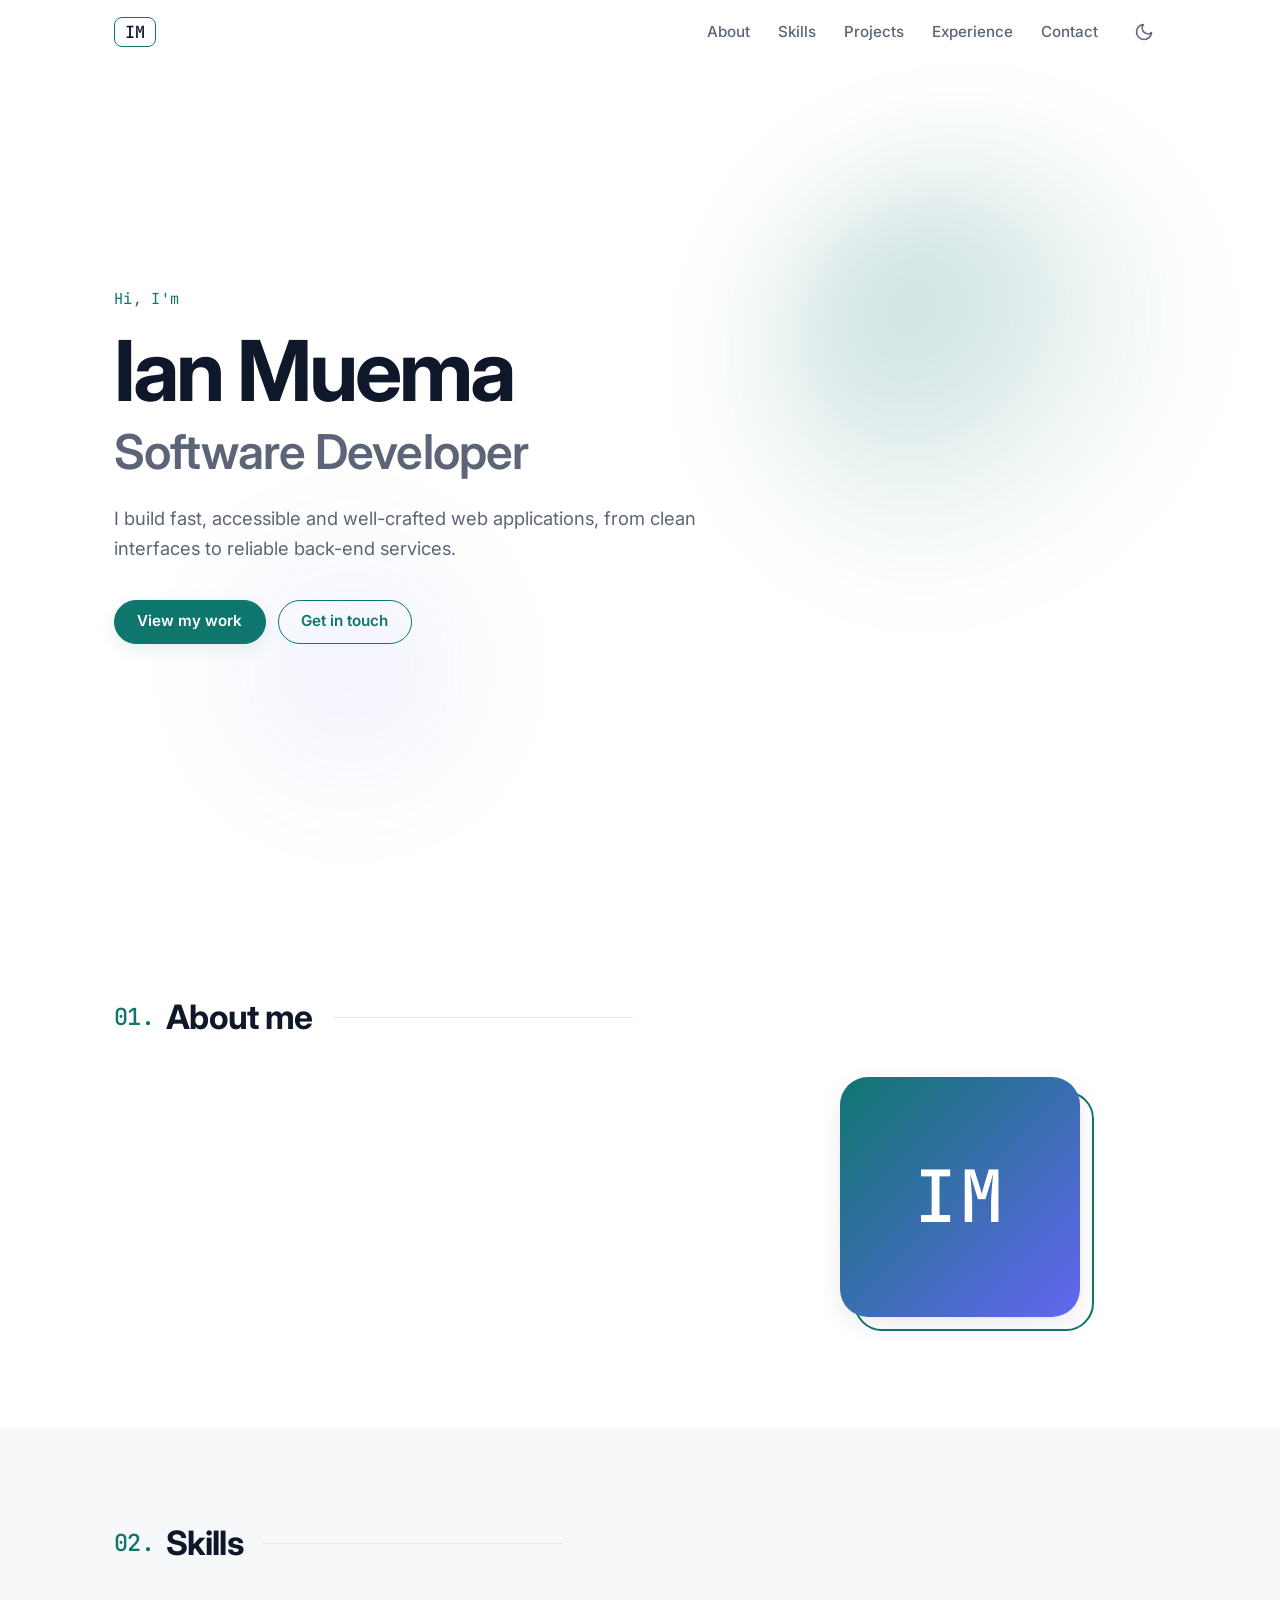
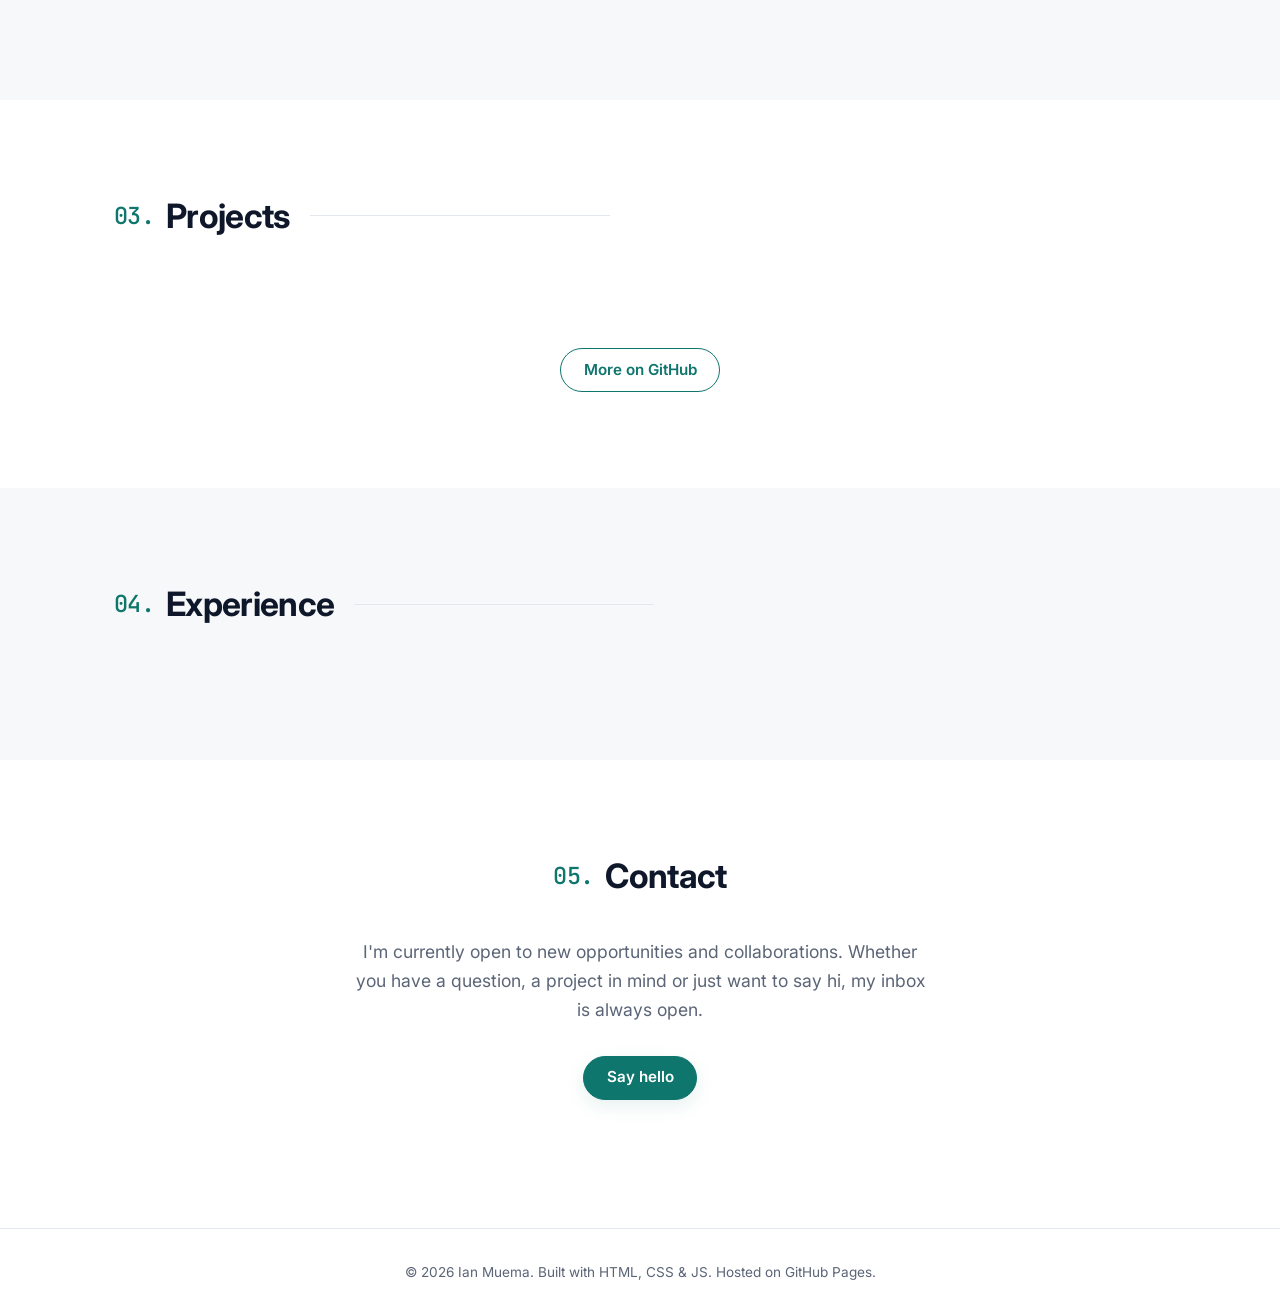
==== index.html @ b47ed413 "Add portfolio markup, favicon and stylesheet Co-Authored-By: Claude Opus 5.5 <noreply@anthropic.com>" ====
<!doctype html>
<html lang="en">
<head>
  <meta charset="utf-8">
  <meta name="viewport" content="width=device-width, initial-scale=1">
  <title>Ian Muema — Software Developer</title>
  <meta name="description" content="Ian Muema — software developer building fast, accessible web applications. Projects, skills, experience and contact.">
  <meta name="theme-color" content="#0f766e" media="(prefers-color-scheme: light)">
  <meta name="theme-color" content="#0b1416" media="(prefers-color-scheme: dark)">
  <meta property="og:title" content="Ian Muema — Software Developer">
  <meta property="og:description" content="Software developer building fast, accessible web applications. See my projects, skills and experience.">
  <meta property="og:type" content="website">
  <link rel="icon" href="favicon.svg" type="image/svg+xml">
  <script>(function(){try{var t=localStorage.getItem('theme');if(t)document.documentElement.dataset.theme=t;}catch(e){}})();</script>
  <link rel="preconnect" href="https://fonts.googleapis.com">
  <link rel="preconnect" href="https://fonts.gstatic.com" crossorigin>
  <link rel="stylesheet" href="https://fonts.googleapis.com/css2?family=Inter:wght@400;500;600;700&family=JetBrains+Mono:wght@400;500&display=swap">
  <link rel="stylesheet" href="assets/css/style.css">
</head>
<body>
  <a class="skip-link" href="#main">Skip to content</a>

  <header class="site-header" id="top">
    <nav class="nav container" aria-label="Primary">
      <a class="nav__brand" href="#top" data-bind="initials">IM</a>
      <button class="nav__toggle" type="button" aria-expanded="false" aria-controls="nav-menu" aria-label="Open menu"><span></span><span></span><span></span></button>
      <ul class="nav__menu" id="nav-menu">
        <li><a class="nav__link" href="#about">About</a></li>
        <li><a class="nav__link" href="#skills">Skills</a></li>
        <li><a class="nav__link" href="#projects">Projects</a></li>
        <li><a class="nav__link" href="#experience">Experience</a></li>
        <li><a class="nav__link" href="#contact">Contact</a></li>
      </ul>
      <button class="theme-toggle" type="button" aria-label="Toggle dark mode">
        <svg class="icon-sun" width="20" height="20" viewBox="0 0 24 24" fill="none" stroke="currentColor" stroke-width="2" stroke-linecap="round" stroke-linejoin="round" aria-hidden="true" focusable="false">
          <circle cx="12" cy="12" r="4"/>
          <path d="M12 2v2M12 20v2M4.93 4.93l1.41 1.41M17.66 17.66l1.41 1.41M2 12h2M20 12h2M4.93 19.07l1.41-1.41M17.66 6.34l1.41-1.41"/>
        </svg>
        <svg class="icon-moon" width="20" height="20" viewBox="0 0 24 24" fill="none" stroke="currentColor" stroke-width="2" stroke-linecap="round" stroke-linejoin="round" aria-hidden="true" focusable="false">
          <path d="M21 12.79A9 9 0 1 1 11.21 3 7 7 0 0 0 21 12.79z"/>
        </svg>
      </button>
    </nav>
  </header>

  <main id="main">
    <section class="hero container" id="hero">
      <p class="hero__eyebrow">Hi, I'm</p>
      <h1 class="hero__title" data-bind="name">Ian Muema</h1>
      <p class="hero__role" data-bind="role">Software Developer</p>
      <p class="hero__tagline" data-bind="tagline">I build fast, accessible and well-crafted web applications, from clean interfaces to reliable back-end services.</p>
      <div class="hero__actions">
        <a class="btn btn--primary" href="#projects">View my work</a>
        <a class="btn btn--ghost" href="#contact">Get in touch</a>
      </div>
      <ul class="socials" data-render="socials"></ul>
    </section>

    <section class="section" id="about">
      <div class="container">
        <h2 class="section__title reveal"><span class="section__num">01.</span> About me</h2>
        <div class="about reveal">
          <div class="about__text" data-render="about">
            <noscript><p>I'm a software developer who enjoys turning ideas into useful, polished products for the web.</p></noscript>
          </div>
          <div class="about__photo"><div class="avatar" data-bind="initials" aria-hidden="true">IM</div></div>
        </div>
      </div>
    </section>

    <section class="section section--alt" id="skills">
      <div class="container">
        <h2 class="section__title reveal"><span class="section__num">02.</span> Skills</h2>
        <div class="skills reveal" data-render="skills">
          <noscript><p>Enable JavaScript to see my full list of skills.</p></noscript>
        </div>
      </div>
    </section>

    <section class="section" id="projects">
      <div class="container">
        <h2 class="section__title reveal"><span class="section__num">03.</span> Projects</h2>
        <div class="reveal">
          <div class="filters" data-render="filters" role="toolbar" aria-label="Filter projects"></div>
          <div class="projects" data-render="projects">
            <noscript><p>Enable JavaScript to browse my projects, or visit my GitHub profile below.</p></noscript>
          </div>
          <p class="projects__more"><a class="btn btn--ghost" href="https://github.com/muema825" target="_blank" rel="noopener" data-bind-href="github">More on GitHub</a></p>
        </div>
      </div>
    </section>

    <section class="section section--alt" id="experience">
      <div class="container">
        <h2 class="section__title reveal"><span class="section__num">04.</span> Experience</h2>
        <ol class="timeline reveal" data-render="experience"></ol>
      </div>
    </section>

    <section class="section" id="contact">
      <div class="container">
        <h2 class="section__title reveal"><span class="section__num">05.</span> Contact</h2>
        <div class="contact reveal">
          <p class="contact__text">I'm currently open to new opportunities and collaborations. Whether you have a question, a project in mind or just want to say hi, my inbox is always open.</p>
          <a class="btn btn--primary" href="mailto:you@example.com" data-bind-href="mailto">Say hello</a>
          <ul class="socials" data-render="socials"></ul>
        </div>
      </div>
    </section>
  </main>

  <footer class="site-footer">
    <div class="container">
      <p>&copy; <span data-bind="year">2026</span> <span data-bind="name">Ian Muema</span>. Built with HTML, CSS &amp; JS. Hosted on GitHub Pages.</p>
    </div>
  </footer>

  <button class="back-to-top" type="button" aria-label="Back to top">
    <svg width="20" height="20" viewBox="0 0 24 24" fill="none" stroke="currentColor" stroke-width="2" stroke-linecap="round" stroke-linejoin="round" aria-hidden="true" focusable="false">
      <path d="M12 19V5M5 12l7-7 7 7"/>
    </svg>
  </button>

  <script src="assets/js/data.js"></script>
  <script src="assets/js/main.js"></script>
</body>
</html>
---- assets/css/style.css ----
/* ==========================================================================
   Portfolio — style.css
   Mobile-first. Theme tokens on :root, dark via media query or data-theme.
   ========================================================================== */

/* ---------- Theme tokens ---------- */
:root {
  --bg: #ffffff;
  --bg-alt: #f6f8f9;
  --surface: #ffffff;
  --text: #0f172a;
  --text-muted: #5b6577;
  --border: #e3e8ee;
  --accent: #0f766e;
  --accent-contrast: #ffffff;
  --accent-soft: rgba(15, 118, 110, 0.1);
  --shadow: 0 1px 2px rgba(15, 23, 42, 0.04), 0 8px 24px rgba(15, 23, 42, 0.08);
  --header-bg: rgba(255, 255, 255, 0.78);

  --font-sans: "Inter", system-ui, -apple-system, "Segoe UI", Roboto, "Helvetica Neue", Arial, sans-serif;
  --font-mono: "JetBrains Mono", ui-monospace, SFMono-Regular, Menlo, Consolas, "Liberation Mono", monospace;

  --radius: 12px;
  --radius-sm: 8px;
  --header-h: 64px;
  --ease: cubic-bezier(0.2, 0.7, 0.2, 1);
  --t: 0.25s var(--ease);

  color-scheme: light;
}

@media (prefers-color-scheme: dark) {
  :root:not([data-theme="light"]) {
    --bg: #0b1120;
    --bg-alt: #0f172a;
    --surface: #131c2e;
    --text: #e6edf5;
    --text-muted: #94a3b8;
    --border: #1f2a3d;
    --accent: #2dd4bf;
    --accent-contrast: #042f2e;
    --accent-soft: rgba(45, 212, 191, 0.12);
    --shadow: 0 1px 2px rgba(0, 0, 0, 0.3), 0 10px 30px rgba(0, 0, 0, 0.35);
    --header-bg: rgba(11, 17, 32, 0.75);
    color-scheme: dark;
  }
}

:root[data-theme="dark"] {
  --bg: #0b1120;
  --bg-alt: #0f172a;
  --surface: #131c2e;
  --text: #e6edf5;
  --text-muted: #94a3b8;
  --border: #1f2a3d;
  --accent: #2dd4bf;
  --accent-contrast: #042f2e;
  --accent-soft: rgba(45, 212, 191, 0.12);
  --shadow: 0 1px 2px rgba(0, 0, 0, 0.3), 0 10px 30px rgba(0, 0, 0, 0.35);
  --header-bg: rgba(11, 17, 32, 0.75);
  color-scheme: dark;
}

/* ---------- Reset / base ---------- */
*,
*::before,
*::after {
  box-sizing: border-box;
}

html {
  -webkit-text-size-adjust: 100%;
  text-size-adjust: 100%;
  scroll-behavior: smooth;
  scroll-padding-top: var(--header-h);
}

body,
h1, h2, h3, h4, p, ul, ol, figure, blockquote {
  margin: 0;
}

ul[class],
ol[class] {
  list-style: none;
  padding: 0;
}

body {
  min-height: 100vh;
  background: var(--bg);
  color: var(--text);
  font-family: var(--font-sans);
  font-size: 1rem;
  line-height: 1.65;
  -webkit-font-smoothing: antialiased;
  -moz-osx-font-smoothing: grayscale;
  text-rendering: optimizeLegibility;
  overflow-wrap: break-word;
  word-wrap: break-word;
  overflow-x: hidden;
  transition: background-color var(--t), color var(--t);
}

h1, h2, h3, h4 {
  line-height: 1.2;
  font-weight: 700;
  letter-spacing: -0.01em;
  overflow-wrap: break-word;
}

p, li, a, h1, h2, h3 {
  overflow-wrap: anywhere;
}

img,
svg,
video {
  display: block;
  max-width: 100%;
  height: auto;
}

svg {
  flex-shrink: 0;
}

a {
  color: var(--accent);
  text-decoration: none;
  transition: color var(--t);
}

a:hover {
  text-decoration: underline;
  text-underline-offset: 3px;
}

button {
  font: inherit;
  color: inherit;
  background: none;
  border: 0;
  padding: 0;
  cursor: pointer;
}

[hidden] {
  display: none !important;
}

::selection {
  background: var(--accent);
  color: var(--accent-contrast);
}

:focus {
  outline: none;
}

:focus-visible {
  outline: 2px solid var(--accent);
  outline-offset: 3px;
  border-radius: 4px;
}

section[id],
[id] {
  scroll-margin-top: calc(var(--header-h) + 8px);
}

.container {
  width: 100%;
  max-width: 1100px;
  margin-inline: auto;
  padding-inline: 16px;
}

@media (min-width: 768px) {
  .container {
    padding-inline: 24px;
  }
}

/* ---------- Skip link ---------- */
.skip-link {
  position: absolute;
  left: 16px;
  top: -100px;
  z-index: 1000;
  padding: 0.6rem 1rem;
  background: var(--accent);
  color: var(--accent-contrast);
  border-radius: var(--radius-sm);
  font-weight: 600;
  transition: top 0.2s var(--ease);
}

.skip-link:focus,
.skip-link:focus-visible {
  top: 12px;
  text-decoration: none;
}

/* ---------- Header / nav ---------- */
.site-header {
  position: sticky;
  top: 0;
  z-index: 100;
  background: var(--header-bg);
  -webkit-backdrop-filter: saturate(180%) blur(12px);
  backdrop-filter: saturate(180%) blur(12px);
  border-bottom: 1px solid transparent;
  transition: box-shadow var(--t), border-color var(--t), background-color var(--t);
}

.site-header.is-scrolled {
  border-bottom-color: var(--border);
  box-shadow: 0 4px 20px rgba(0, 0, 0, 0.06);
}

.nav {
  display: flex;
  align-items: center;
  gap: 0.5rem;
  min-height: var(--header-h);
}

.nav__brand {
  margin-right: auto;
  font-family: var(--font-mono);
  font-weight: 500;
  font-size: 1.05rem;
  letter-spacing: 0.02em;
  color: var(--text);
  padding: 0.35rem 0.6rem;
  border: 1.5px solid var(--accent);
  border-radius: var(--radius-sm);
  line-height: 1;
}

.nav__brand:hover {
  text-decoration: none;
  color: var(--accent-contrast);
  background: var(--accent);
}

.nav__menu {
  display: flex;
  margin: 0;
  padding: 0;
  list-style: none;
}

.nav__link {
  display: block;
  position: relative;
  color: var(--text-muted);
  font-weight: 500;
  font-size: 0.95rem;
  padding: 0.5rem 0.75rem;
  border-radius: var(--radius-sm);
  transition: color var(--t), background-color var(--t);
}

.nav__link:hover {
  color: var(--text);
  text-decoration: none;
}

.nav__link.is-active {
  color: var(--accent);
}

/* Hamburger */
.nav__toggle {
  display: none;
  position: relative;
  width: 44px;
  height: 44px;
  border-radius: var(--radius-sm);
  align-items: center;
  justify-content: center;
  flex-direction: column;
  gap: 5px;
}

.nav__toggle span {
  display: block;
  width: 22px;
  height: 2px;
  background: var(--text);
  border-radius: 2px;
  transition: transform var(--t), opacity var(--t);
}

.nav__toggle[aria-expanded="true"] span:nth-child(1) {
  transform: translateY(7px) rotate(45deg);
}

.nav__toggle[aria-expanded="true"] span:nth-child(2) {
  opacity: 0;
  transform: scaleX(0);
}

.nav__toggle[aria-expanded="true"] span:nth-child(3) {
  transform: translateY(-7px) rotate(-45deg);
}

/* Theme toggle */
.theme-toggle {
  display: inline-flex;
  align-items: center;
  justify-content: center;
  width: 44px;
  height: 44px;
  border-radius: 50%;
  color: var(--text-muted);
  transition: color var(--t), background-color var(--t), transform var(--t);
}

.theme-toggle:hover {
  color: var(--accent);
  background: var(--accent-soft);
}

.theme-toggle svg {
  width: 20px;
  height: 20px;
}

.theme-toggle .icon-sun {
  display: none;
}

.theme-toggle .icon-moon {
  display: block;
}

@media (prefers-color-scheme: dark) {
  :root:not([data-theme="light"]) .theme-toggle .icon-sun {
    display: block;
  }
  :root:not([data-theme="light"]) .theme-toggle .icon-moon {
    display: none;
  }
}

:root[data-theme="dark"] .theme-toggle .icon-sun {
  display: block;
}

:root[data-theme="dark"] .theme-toggle .icon-moon {
  display: none;
}

/* Mobile nav (< 768px) */
@media (max-width: 767.98px) {
  .nav__toggle {
    display: inline-flex;
    order: 3;
  }

  .theme-toggle {
    order: 2;
  }

  .nav__menu {
    position: absolute;
    top: 100%;
    left: 0;
    right: 0;
    flex-direction: column;
    gap: 0.25rem;
    padding: 0.75rem 16px 1.25rem;
    background: var(--bg);
    border-bottom: 1px solid var(--border);
    box-shadow: var(--shadow);
    max-height: calc(100vh - var(--header-h));
    max-height: calc(100dvh - var(--header-h));
    overflow-y: auto;
    opacity: 0;
    visibility: hidden;
    transform: translateY(-8px);
    transition: opacity var(--t), transform var(--t), visibility 0s linear 0.25s;
  }

  .nav__menu.is-open {
    opacity: 1;
    visibility: visible;
    transform: none;
    transition: opacity var(--t), transform var(--t), visibility 0s;
  }

  .nav__link {
    padding: 0.85rem 0.75rem;
    font-size: 1.05rem;
  }

  .nav__link:hover,
  .nav__link.is-active {
    background: var(--accent-soft);
  }

  body.nav-open {
    overflow: hidden;
  }
}

@media (min-width: 768px) {
  .nav {
    gap: 0.75rem;
  }

  .nav__menu {
    gap: 0.25rem;
    align-items: center;
  }

  .nav__link::after {
    content: "";
    position: absolute;
    left: 0.75rem;
    right: 0.75rem;
    bottom: 0.2rem;
    height: 2px;
    border-radius: 2px;
    background: var(--accent);
    transform: scaleX(0);
    transform-origin: left;
    transition: transform var(--t);
  }

  .nav__link:hover::after,
  .nav__link.is-active::after {
    transform: scaleX(1);
  }
}

/* ---------- Buttons ---------- */
.btn {
  display: inline-flex;
  align-items: center;
  justify-content: center;
  gap: 0.5rem;
  min-height: 44px;
  padding: 0.7rem 1.4rem;
  border-radius: 999px;
  border: 1.5px solid transparent;
  font-weight: 600;
  font-size: 0.95rem;
  line-height: 1.2;
  text-align: center;
  white-space: nowrap;
  cursor: pointer;
  transition: background-color var(--t), color var(--t), border-color var(--t),
    transform var(--t), box-shadow var(--t);
}

.btn:hover {
  text-decoration: none;
  transform: translateY(-2px);
}

.btn:active {
  transform: translateY(0);
}

.btn--primary {
  background: var(--accent);
  color: var(--accent-contrast);
  border-color: var(--accent);
  box-shadow: 0 6px 18px var(--accent-soft);
}

.btn--primary:hover {
  color: var(--accent-contrast);
  box-shadow: 0 10px 24px var(--accent-soft), 0 4px 10px rgba(0, 0, 0, 0.08);
  filter: brightness(1.06);
}

.btn--ghost {
  background: transparent;
  color: var(--accent);
  border-color: var(--accent);
}

.btn--ghost:hover {
  background: var(--accent-soft);
  color: var(--accent);
}

/* ---------- Hero ---------- */
.hero {
  position: relative;
  isolation: isolate;
  display: flex;
  flex-direction: column;
  justify-content: center;
  align-items: flex-start;
  min-height: calc(100vh - var(--header-h));
  min-height: calc(100svh - var(--header-h));
  padding-block: 4rem;
}

.hero::before,
.hero::after {
  content: "";
  position: absolute;
  z-index: -1;
  border-radius: 50%;
  pointer-events: none;
  filter: blur(60px);
  opacity: 0.55;
}

.hero::before {
  top: 12%;
  right: 0;
  width: min(60vw, 420px);
  height: min(60vw, 420px);
  background: radial-gradient(circle at 30% 30%, var(--accent), transparent 70%);
  opacity: 0.25;
}

.hero::after {
  bottom: 10%;
  left: 10%;
  width: min(45vw, 300px);
  height: min(45vw, 300px);
  background: radial-gradient(circle, #6366f1, transparent 70%);
  opacity: 0.12;
}

.hero__eyebrow {
  font-family: var(--font-mono);
  font-size: 0.95rem;
  color: var(--accent);
  margin-bottom: 1rem;
  letter-spacing: 0.02em;
}

.hero__title {
  font-size: clamp(2.5rem, 8vw + 0.5rem, 5.25rem);
  font-weight: 700;
  line-height: 1.05;
  letter-spacing: -0.035em;
  color: var(--text);
}

.hero__role {
  margin-top: 0.5rem;
  font-size: clamp(1.5rem, 4.5vw + 0.25rem, 3rem);
  font-weight: 600;
  line-height: 1.15;
  letter-spacing: -0.02em;
  color: var(--text-muted);
}

.hero__tagline {
  margin-top: 1.5rem;
  max-width: 38rem;
  font-size: clamp(1rem, 0.5vw + 0.95rem, 1.15rem);
  color: var(--text-muted);
}

.hero__actions {
  display: flex;
  flex-wrap: wrap;
  gap: 0.75rem;
  margin-top: 2.25rem;
}

.hero .socials {
  margin-top: 2.25rem;
}

/* ---------- Socials ---------- */
.socials {
  display: flex;
  flex-wrap: wrap;
  gap: 0.5rem;
  margin: 0;
  padding: 0;
  list-style: none;
}

.socials__link {
  display: inline-flex;
  align-items: center;
  justify-content: center;
  width: 44px;
  height: 44px;
  border-radius: 50%;
  color: var(--text-muted);
  border: 1px solid var(--border);
  background: var(--surface);
  transition: color var(--t), border-color var(--t), transform var(--t), background-color var(--t);
}

.socials__link svg {
  width: 20px;
  height: 20px;
  fill: currentColor;
}

.socials__link:hover {
  color: var(--accent);
  border-color: var(--accent);
  transform: translateY(-2px);
  text-decoration: none;
}

/* ---------- Sections ---------- */
.section {
  padding-block: 4.5rem;
}

@media (min-width: 768px) {
  .section {
    padding-block: 6rem;
  }
}

.section--alt {
  background: var(--bg-alt);
  transition: background-color var(--t);
}

.section__title {
  display: flex;
  align-items: center;
  gap: 0.75rem;
  margin-bottom: 2.5rem;
  font-size: clamp(1.5rem, 2.5vw + 0.9rem, 2.1rem);
  font-weight: 700;
  letter-spacing: -0.02em;
  color: var(--text);
}

.section__title::after {
  content: "";
  flex: 1 1 auto;
  min-width: 0;
  max-width: 300px;
  height: 1px;
  background: var(--border);
  margin-left: 0.5rem;
}

.section__num {
  font-family: var(--font-mono);
  font-size: 0.7em;
  font-weight: 500;
  color: var(--accent);
}

/* ---------- About ---------- */
.about {
  display: grid;
  gap: 2.5rem;
  align-items: center;
}

.about__text {
  color: var(--text-muted);
  font-size: 1.05rem;
  max-width: 40rem;
}

.about__text p + p {
  margin-top: 1rem;
}

.about__text strong {
  color: var(--text);
}

.about__photo {
  display: flex;
  justify-content: center;
}

.avatar {
  position: relative;
  display: grid;
  place-items: center;
  width: min(240px, 70vw);
  aspect-ratio: 1;
  border-radius: 28px;
  background: linear-gradient(135deg, var(--accent) 0%, #6366f1 100%);
  color: #ffffff;
  font-family: var(--font-mono);
  font-weight: 500;
  font-size: clamp(3rem, 10vw, 4.5rem);
  letter-spacing: 0.04em;
  box-shadow: var(--shadow);
  user-select: none;
  transition: transform var(--t);
}

.avatar::after {
  content: "";
  position: absolute;
  inset: 0;
  border: 2px solid var(--accent);
  border-radius: inherit;
  transform: translate(14px, 14px);
  z-index: -1;
  transition: transform var(--t);
}

.about__photo {
  position: relative;
  isolation: isolate;
  padding: 0 14px 14px 0;
}

.about__photo:hover .avatar::after {
  transform: translate(8px, 8px);
}

@media (min-width: 768px) {
  .about {
    grid-template-columns: 3fr 2fr;
    gap: 3.5rem;
  }
}

/* ---------- Skills ---------- */
.skills {
  display: grid;
  gap: 1.25rem;
  grid-template-columns: repeat(auto-fit, minmax(min(100%, 240px), 1fr));
}

.skill-group {
  padding: 1.5rem;
  background: var(--surface);
  border: 1px solid var(--border);
  border-radius: var(--radius);
  transition: border-color var(--t), transform var(--t), box-shadow var(--t), background-color var(--t);
}

.skill-group:hover {
  border-color: var(--accent);
  transform: translateY(-3px);
  box-shadow: var(--shadow);
}

.skill-group__title {
  font-size: 1.05rem;
  font-weight: 600;
  margin-bottom: 1rem;
  color: var(--text);
}

.tags {
  display: flex;
  flex-wrap: wrap;
  gap: 0.5rem;
  margin: 0;
  padding: 0;
  list-style: none;
}

.tag {
  display: inline-block;
  padding: 0.3rem 0.75rem;
  border-radius: 999px;
  background: var(--accent-soft);
  color: var(--accent);
  font-family: var(--font-mono);
  font-size: 0.8rem;
  font-weight: 500;
  line-height: 1.4;
}

/* ---------- Filters ---------- */
.filters {
  display: flex;
  flex-wrap: wrap;
  gap: 0.5rem;
  margin-bottom: 2rem;
}

.filter {
  min-height: 36px;
  padding: 0.4rem 1rem;
  border-radius: 999px;
  border: 1px solid var(--border);
  background: var(--surface);
  color: var(--text-muted);
  font-family: var(--font-mono);
  font-size: 0.8rem;
  font-weight: 500;
  text-transform: lowercase;
  transition: color var(--t), border-color var(--t), background-color var(--t);
}

.filter:hover {
  color: var(--accent);
  border-color: var(--accent);
}

.filter.is-active,
.filter[aria-pressed="true"] {
  background: var(--accent);
  border-color: var(--accent);
  color: var(--accent-contrast);
}

/* ---------- Projects ---------- */
.projects {
  display: grid;
  gap: 1.25rem;
  grid-template-columns: minmax(0, 1fr);
}

@media (min-width: 640px) {
  .projects {
    grid-template-columns: repeat(2, minmax(0, 1fr));
  }
}

@media (min-width: 1024px) {
  .projects {
    grid-template-columns: repeat(3, minmax(0, 1fr));
  }
}

.card {
  display: flex;
  flex-direction: column;
  min-width: 0;
  padding: 1.5rem;
  background: var(--surface);
  border: 1px solid var(--border);
  border-radius: var(--radius);
  transition: transform var(--t), border-color var(--t), box-shadow var(--t), background-color var(--t);
}

.card:hover,
.card:focus-within {
  transform: translateY(-6px);
  border-color: var(--accent);
  box-shadow: var(--shadow);
}

.card__top {
  display: flex;
  align-items: center;
  justify-content: space-between;
  gap: 1rem;
  margin-bottom: 1.25rem;
}

.card__icon {
  width: 40px;
  height: 40px;
  color: var(--accent);
  stroke: currentColor;
}

.card__links {
  display: flex;
  gap: 0.25rem;
}

.card__link {
  display: inline-flex;
  align-items: center;
  justify-content: center;
  width: 40px;
  height: 40px;
  border-radius: 50%;
  color: var(--text-muted);
  transition: color var(--t), background-color var(--t);
}

.card__link svg {
  width: 20px;
  height: 20px;
}

.card__link:hover {
  color: var(--accent);
  background: var(--accent-soft);
  text-decoration: none;
}

.card__title {
  font-size: 1.2rem;
  font-weight: 600;
  margin-bottom: 0.6rem;
  color: var(--text);
  transition: color var(--t);
}

.card:hover .card__title {
  color: var(--accent);
}

.card__desc {
  flex: 1 1 auto;
  color: var(--text-muted);
  font-size: 0.95rem;
  margin-bottom: 1.25rem;
}

.card__tech {
  display: flex;
  flex-wrap: wrap;
  gap: 0.35rem 1rem;
  margin: 0;
  padding: 0;
  list-style: none;
  font-family: var(--font-mono);
  font-size: 0.75rem;
  color: var(--text-muted);
}

.projects__more {
  margin-top: 2.5rem;
  text-align: center;
}

/* ---------- Timeline ---------- */
.timeline {
  position: relative;
  margin: 0;
  padding: 0 0 0 1.75rem;
  list-style: none;
  max-width: 48rem;
}

.timeline::before {
  content: "";
  position: absolute;
  top: 0.5rem;
  bottom: 0.5rem;
  left: 6px;
  width: 2px;
  background: var(--border);
  border-radius: 2px;
}

.timeline__item {
  position: relative;
  padding-bottom: 2.5rem;
}

.timeline__item:last-child {
  padding-bottom: 0;
}

.timeline__dot {
  position: absolute;
  left: calc(-1.75rem + 1px);
  top: 0.35rem;
  width: 12px;
  height: 12px;
  border-radius: 50%;
  background: var(--bg-alt);
  border: 2px solid var(--accent);
  box-shadow: 0 0 0 4px var(--accent-soft);
  transition: background-color var(--t);
}

.timeline__item:hover .timeline__dot {
  background: var(--accent);
}

.timeline__date {
  font-family: var(--font-mono);
  font-size: 0.8rem;
  color: var(--accent);
  margin-bottom: 0.35rem;
  letter-spacing: 0.02em;
}

.timeline__role {
  font-size: 1.15rem;
  font-weight: 600;
  color: var(--text);
  margin-bottom: 0.75rem;
}

.timeline__org {
  color: var(--accent);
  font-weight: 500;
}

.timeline__points {
  margin: 0;
  padding: 0;
  list-style: none;
  color: var(--text-muted);
  font-size: 0.95rem;
}

.timeline__points li {
  position: relative;
  padding-left: 1.25rem;
}

.timeline__points li + li {
  margin-top: 0.4rem;
}

.timeline__points li::before {
  content: "▹";
  position: absolute;
  left: 0;
  color: var(--accent);
}

/* ---------- Contact ---------- */
#contact .section__title {
  justify-content: center;
}

#contact .section__title::after {
  display: none;
}

.contact {
  display: flex;
  flex-direction: column;
  align-items: center;
  gap: 2rem;
  max-width: 36rem;
  margin-inline: auto;
  text-align: center;
}

.contact__text {
  color: var(--text-muted);
  font-size: 1.1rem;
}

.contact .socials {
  justify-content: center;
}

/* ---------- Footer ---------- */
.site-footer {
  padding-block: 2rem;
  border-top: 1px solid var(--border);
  text-align: center;
  font-size: 0.85rem;
  color: var(--text-muted);
}

.site-footer a {
  color: var(--text-muted);
}

.site-footer a:hover {
  color: var(--accent);
}

/* ---------- Back to top ---------- */
.back-to-top {
  position: fixed;
  right: 1rem;
  bottom: 1rem;
  z-index: 90;
  display: inline-flex;
  align-items: center;
  justify-content: center;
  width: 44px;
  height: 44px;
  border-radius: 50%;
  background: var(--accent);
  color: var(--accent-contrast);
  font-size: 1.2rem;
  box-shadow: var(--shadow);
  opacity: 0;
  visibility: hidden;
  transform: translateY(12px);
  transition: opacity var(--t), transform var(--t), visibility 0s linear 0.25s;
}

.back-to-top svg {
  width: 20px;
  height: 20px;
}

.back-to-top.is-visible {
  opacity: 1;
  visibility: visible;
  transform: none;
  transition: opacity var(--t), transform var(--t), visibility 0s;
}

.back-to-top.is-visible:hover {
  transform: translateY(-3px);
}

@media (min-width: 768px) {
  .back-to-top {
    right: 1.5rem;
    bottom: 1.5rem;
  }
}

/* ---------- 404 ---------- */
.not-found {
  position: relative;
  isolation: isolate;
  display: flex;
  flex-direction: column;
  align-items: center;
  justify-content: center;
  gap: 1rem;
  min-height: 100vh;
  min-height: 100svh;
  padding: 2rem 16px;
  text-align: center;
}

.not-found::before {
  content: "";
  position: absolute;
  z-index: -1;
  top: 50%;
  left: 50%;
  width: min(80vw, 480px);
  height: min(80vw, 480px);
  transform: translate(-50%, -50%);
  border-radius: 50%;
  background: radial-gradient(circle, var(--accent), transparent 70%);
  filter: blur(70px);
  opacity: 0.18;
  pointer-events: none;
}

.not-found__code {
  font-family: var(--font-mono);
  font-size: clamp(5rem, 25vw, 10rem);
  font-weight: 500;
  line-height: 1;
  letter-spacing: -0.04em;
  color: var(--accent);
}

.not-found h1,
.not-found__title {
  font-size: clamp(1.5rem, 3vw + 1rem, 2.25rem);
}

.not-found p {
  color: var(--text-muted);
  max-width: 32rem;
}

.not-found .btn {
  margin-top: 1rem;
}

/* ---------- Reveal ---------- */
.js .reveal {
  opacity: 0;
  transform: translateY(16px);
  transition: opacity 0.6s var(--ease), transform 0.6s var(--ease);
  will-change: opacity, transform;
}

.js .reveal.is-visible {
  opacity: 1;
  transform: none;
}

/* ---------- Small screens ---------- */
@media (max-width: 400px) {
  .hero__actions .btn {
    flex: 1 1 100%;
  }

  .section__title::after {
    max-width: 60px;
  }
}

/* ---------- Reduced motion ---------- */
@media (prefers-reduced-motion: reduce) {
  html {
    scroll-behavior: auto;
  }

  *,
  *::before,
  *::after {
    animation-duration: 0.01ms !important;
    animation-iteration-count: 1 !important;
    transition-duration: 0.01ms !important;
    scroll-behavior: auto !important;
  }

  .reveal,
  .js .reveal {
    opacity: 1 !important;
    transform: none !important;
  }

  .btn:hover,
  .card:hover,
  .card:focus-within,
  .skill-group:hover,
  .socials__link:hover,
  .back-to-top.is-visible:hover {
    transform: none;
  }
}
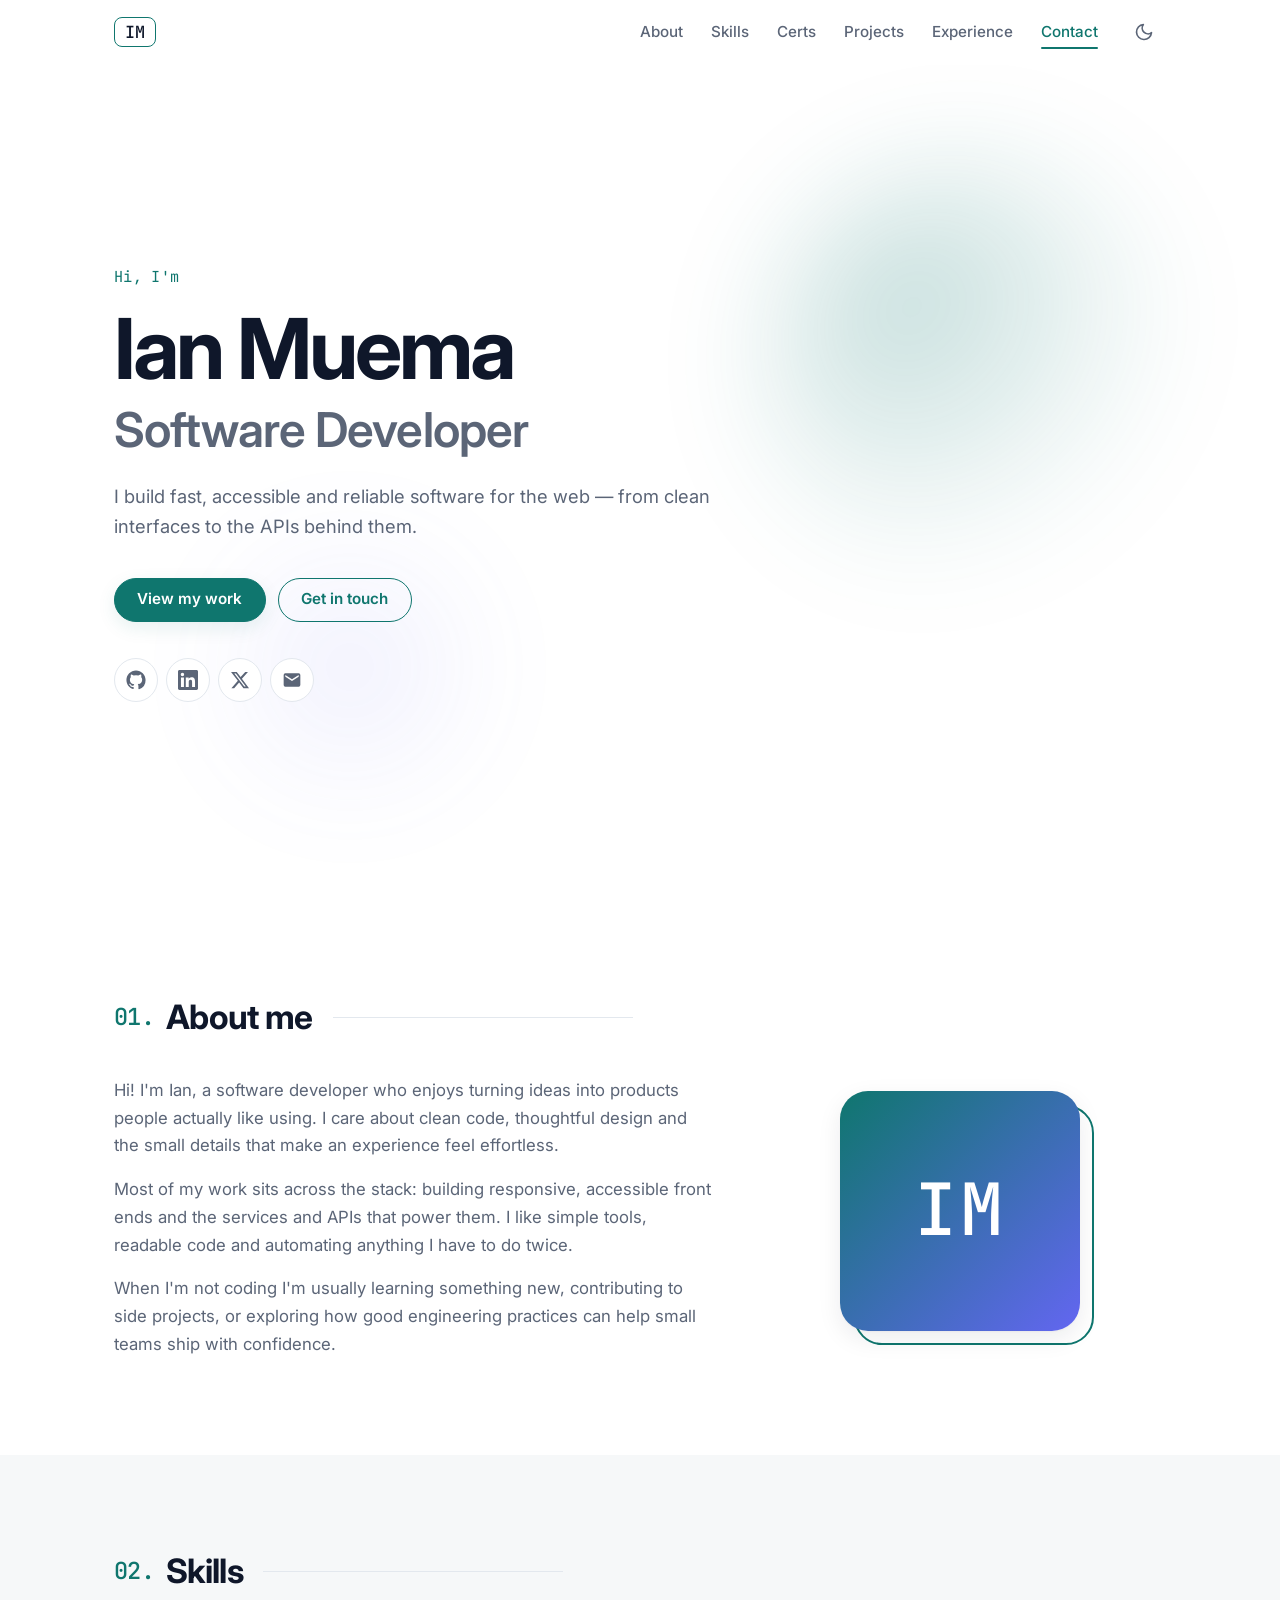
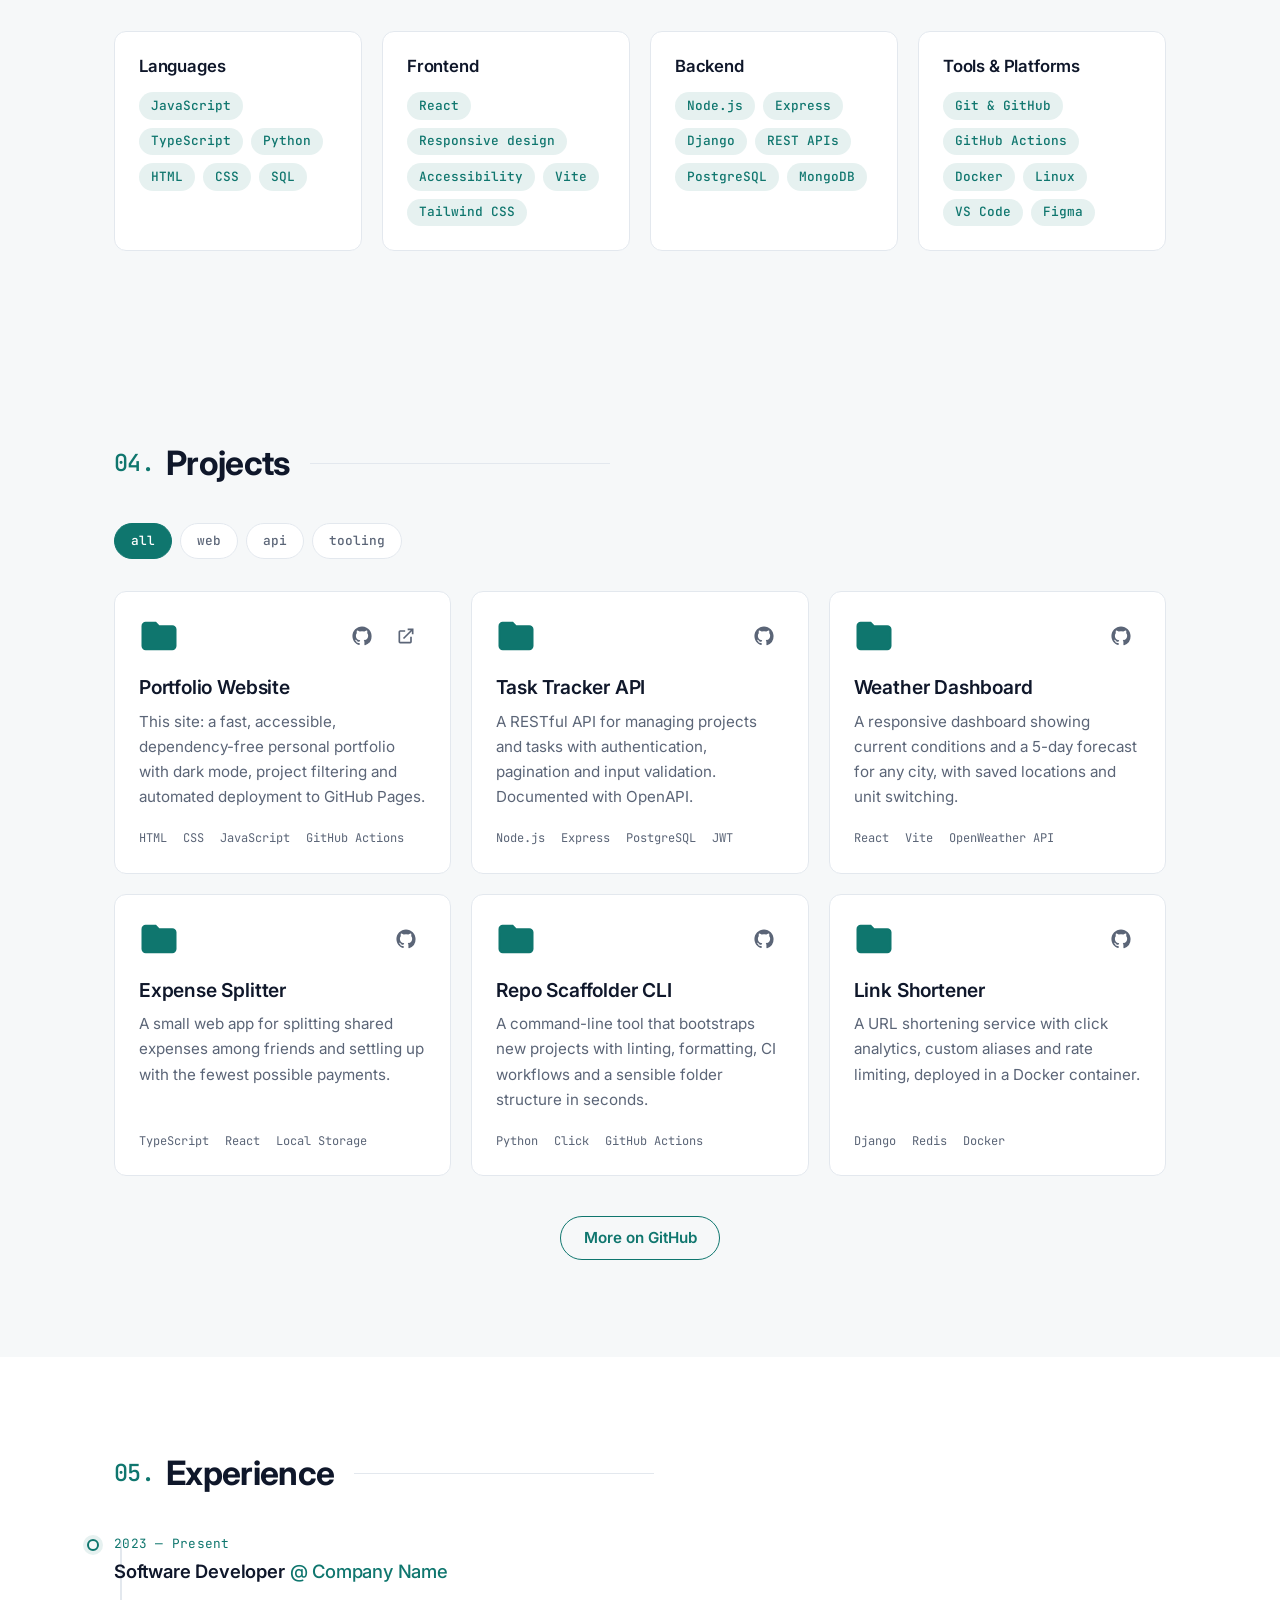
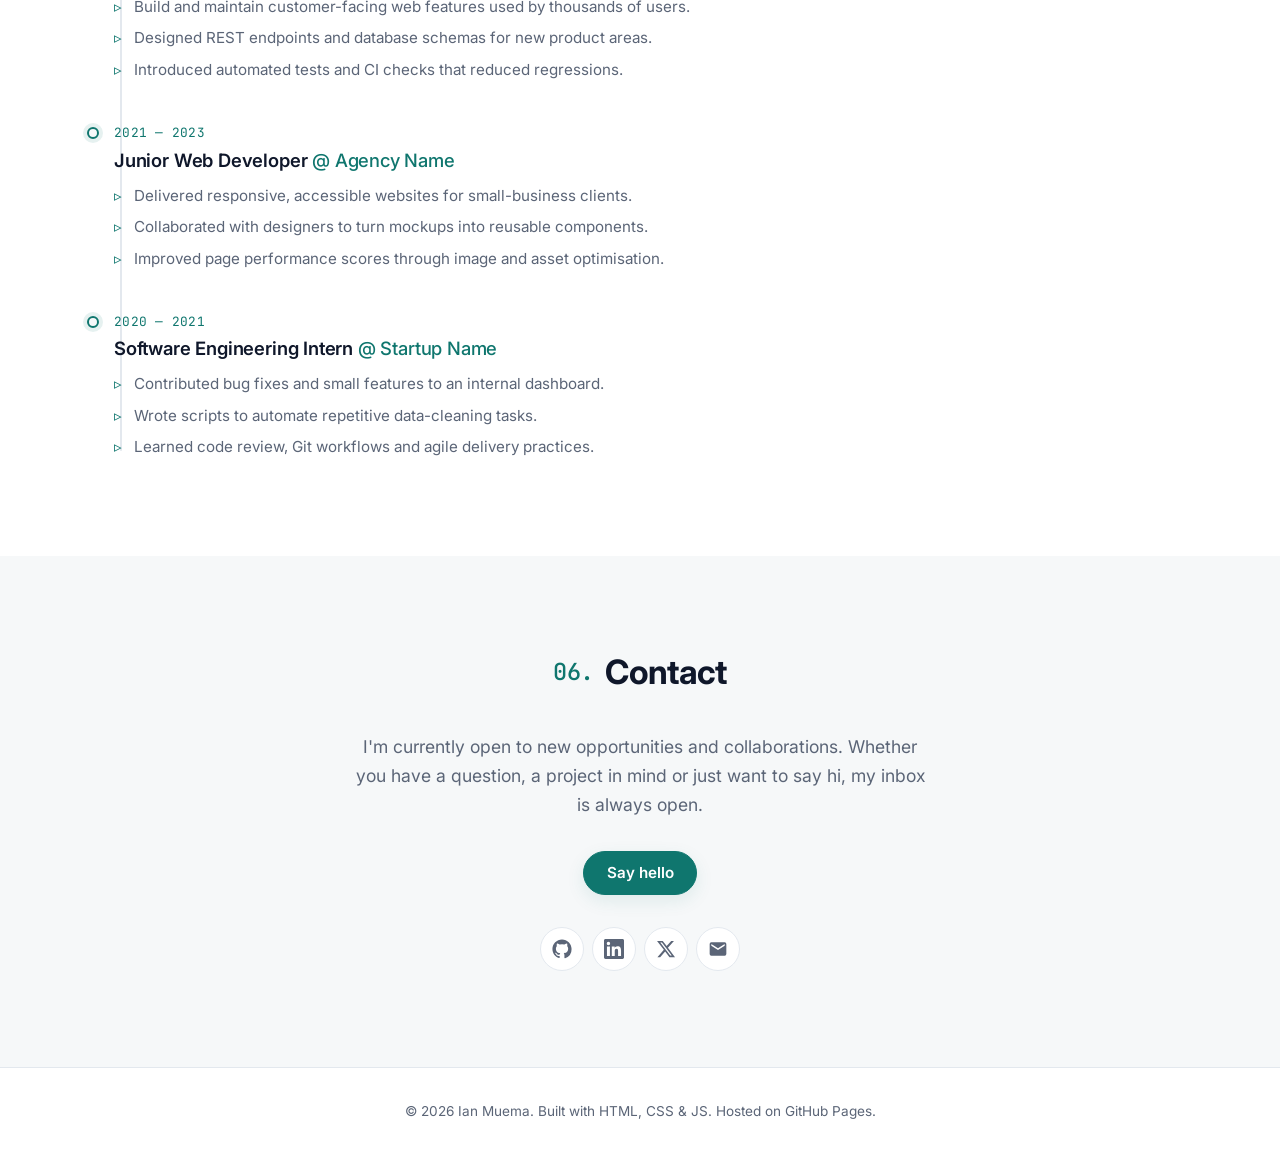
==== commit cbe76580: "Add certifications section and retarget page metadata to cybersecurity Co-Authored-By: Claude Opus 5" ====
--- a/index.html
+++ b/index.html
@@ -3,12 +3,12 @@
 <head>
   <meta charset="utf-8">
   <meta name="viewport" content="width=device-width, initial-scale=1">
-  <title>Ian Muema — Software Developer</title>
-  <meta name="description" content="Ian Muema — software developer building fast, accessible web applications. Projects, skills, experience and contact.">
+  <title>Ian Muema — Cybersecurity &amp; Full-Stack Developer</title>
+  <meta name="description" content="Ian Muema — CompTIA Security+ and CCNA certified ICT professional building and securing web systems. Projects, certifications, experience and contact.">
   <meta name="theme-color" content="#0f766e" media="(prefers-color-scheme: light)">
   <meta name="theme-color" content="#0b1416" media="(prefers-color-scheme: dark)">
-  <meta property="og:title" content="Ian Muema — Software Developer">
-  <meta property="og:description" content="Software developer building fast, accessible web applications. See my projects, skills and experience.">
+  <meta property="og:title" content="Ian Muema — Cybersecurity &amp; Full-Stack Developer">
+  <meta property="og:description" content="Security-minded full-stack developer: vulnerability assessment, secure code review and web systems built to be trusted.">
   <meta property="og:type" content="website">
   <link rel="icon" href="favicon.svg" type="image/svg+xml">
   <script>(function(){try{var t=localStorage.getItem('theme');if(t)document.documentElement.dataset.theme=t;}catch(e){}})();</script>
@@ -27,6 +27,7 @@
       <ul class="nav__menu" id="nav-menu">
         <li><a class="nav__link" href="#about">About</a></li>
         <li><a class="nav__link" href="#skills">Skills</a></li>
+        <li><a class="nav__link" href="#certifications">Certs</a></li>
         <li><a class="nav__link" href="#projects">Projects</a></li>
         <li><a class="nav__link" href="#experience">Experience</a></li>
         <li><a class="nav__link" href="#contact">Contact</a></li>
@@ -47,7 +48,7 @@
     <section class="hero container" id="hero">
       <p class="hero__eyebrow">Hi, I'm</p>
       <h1 class="hero__title" data-bind="name">Ian Muema</h1>
-      <p class="hero__role" data-bind="role">Software Developer</p>
+      <p class="hero__role" data-bind="role">Cybersecurity &amp; Full-Stack Developer</p>
       <p class="hero__tagline" data-bind="tagline">I build fast, accessible and well-crafted web applications, from clean interfaces to reliable back-end services.</p>
       <div class="hero__actions">
         <a class="btn btn--primary" href="#projects">View my work</a>
@@ -77,9 +78,16 @@
       </div>
     </section>
 
-    <section class="section" id="projects">
+    <section class="section" id="certifications">
       <div class="container">
-        <h2 class="section__title reveal"><span class="section__num">03.</span> Projects</h2>
+        <h2 class="section__title reveal"><span class="section__num">03.</span> Certifications</h2>
+        <ul class="certs reveal" data-render="certifications"></ul>
+      </div>
+    </section>
+
+    <section class="section section--alt" id="projects">
+      <div class="container">
+        <h2 class="section__title reveal"><span class="section__num">04.</span> Projects</h2>
         <div class="reveal">
           <div class="filters" data-render="filters" role="toolbar" aria-label="Filter projects"></div>
           <div class="projects" data-render="projects">
@@ -90,16 +98,16 @@
       </div>
     </section>
 
-    <section class="section section--alt" id="experience">
+    <section class="section" id="experience">
       <div class="container">
-        <h2 class="section__title reveal"><span class="section__num">04.</span> Experience</h2>
+        <h2 class="section__title reveal"><span class="section__num">05.</span> Experience</h2>
         <ol class="timeline reveal" data-render="experience"></ol>
       </div>
     </section>
 
-    <section class="section" id="contact">
+    <section class="section section--alt" id="contact">
       <div class="container">
-        <h2 class="section__title reveal"><span class="section__num">05.</span> Contact</h2>
+        <h2 class="section__title reveal"><span class="section__num">06.</span> Contact</h2>
         <div class="contact reveal">
           <p class="contact__text">I'm currently open to new opportunities and collaborations. Whether you have a question, a project in mind or just want to say hi, my inbox is always open.</p>
           <a class="btn btn--primary" href="mailto:you@example.com" data-bind-href="mailto">Say hello</a>
--- a/assets/css/style.css
+++ b/assets/css/style.css
@@ -725,6 +725,66 @@
     grid-template-columns: 3fr 2fr;
     gap: 3.5rem;
   }
+}
+
+/* ---------- Certifications ---------- */
+.certs {
+  list-style: none;
+  margin: 0;
+  padding: 0;
+  display: grid;
+  gap: 1.25rem;
+  grid-template-columns: repeat(auto-fit, minmax(min(100%, 230px), 1fr));
+}
+
+.cert {
+  display: flex;
+  flex-direction: column;
+  gap: 0.35rem;
+  padding: 1.5rem;
+  background: var(--surface);
+  border: 1px solid var(--border);
+  border-top: 3px solid var(--accent);
+  border-radius: var(--radius);
+  transition: border-color var(--t), transform var(--t), box-shadow var(--t), background-color var(--t);
+}
+
+.cert:hover {
+  border-color: var(--accent);
+  transform: translateY(-3px);
+  box-shadow: var(--shadow);
+}
+
+.cert__issuer,
+.cert__date {
+  margin: 0;
+  font-family: var(--font-mono);
+  font-size: 0.78rem;
+  color: var(--accent);
+  letter-spacing: 0.02em;
+}
+
+.cert__date { color: var(--text-muted); }
+
+.cert__name {
+  margin: 0;
+  font-size: 1.1rem;
+  font-weight: 600;
+  color: var(--text);
+}
+
+.cert__detail {
+  margin: 0;
+  font-size: 0.92rem;
+  color: var(--text-muted);
+}
+
+.cert__verify {
+  margin-top: auto;
+  padding-top: 0.5rem;
+  font-size: 0.88rem;
+  font-weight: 500;
+  color: var(--accent);
 }
 
 /* ---------- Skills ---------- */
@@ -1208,6 +1268,7 @@
   .card:hover,
   .card:focus-within,
   .skill-group:hover,
+  .cert:hover,
   .socials__link:hover,
   .back-to-top.is-visible:hover {
     transform: none;
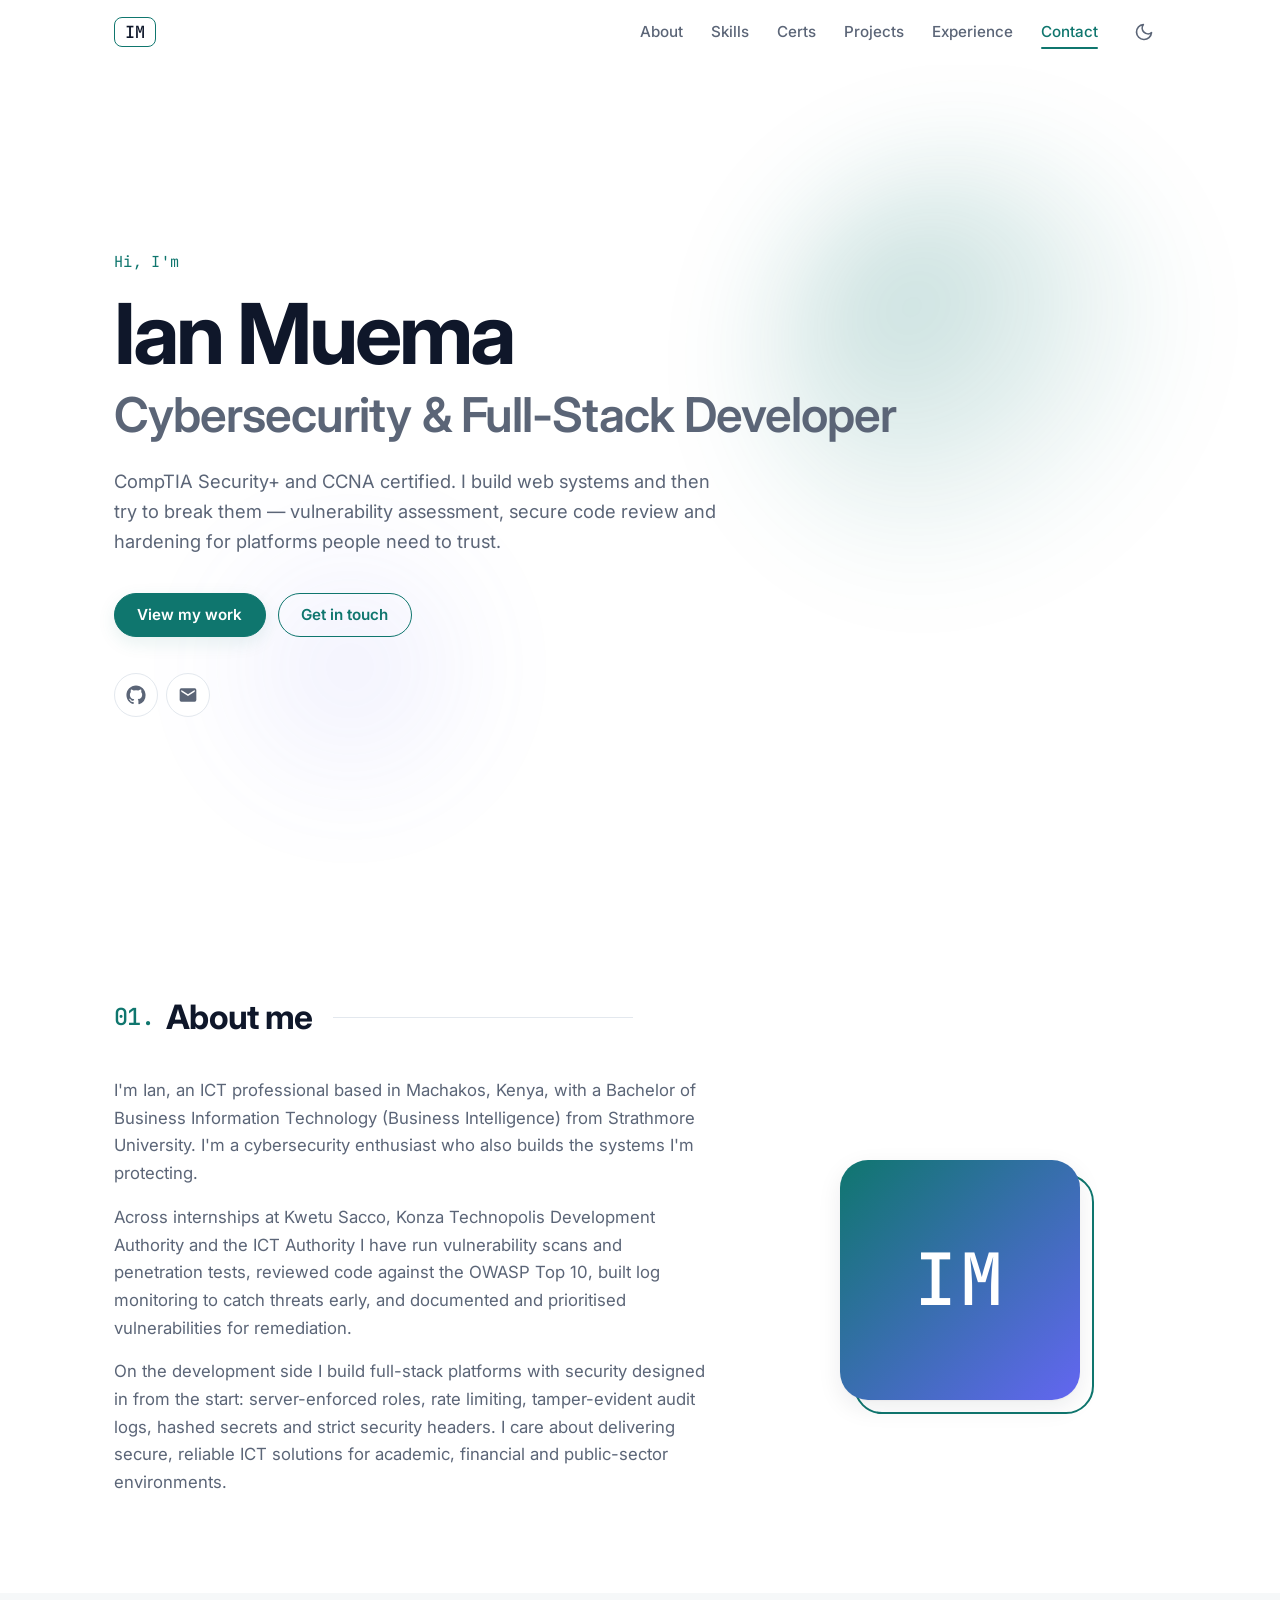
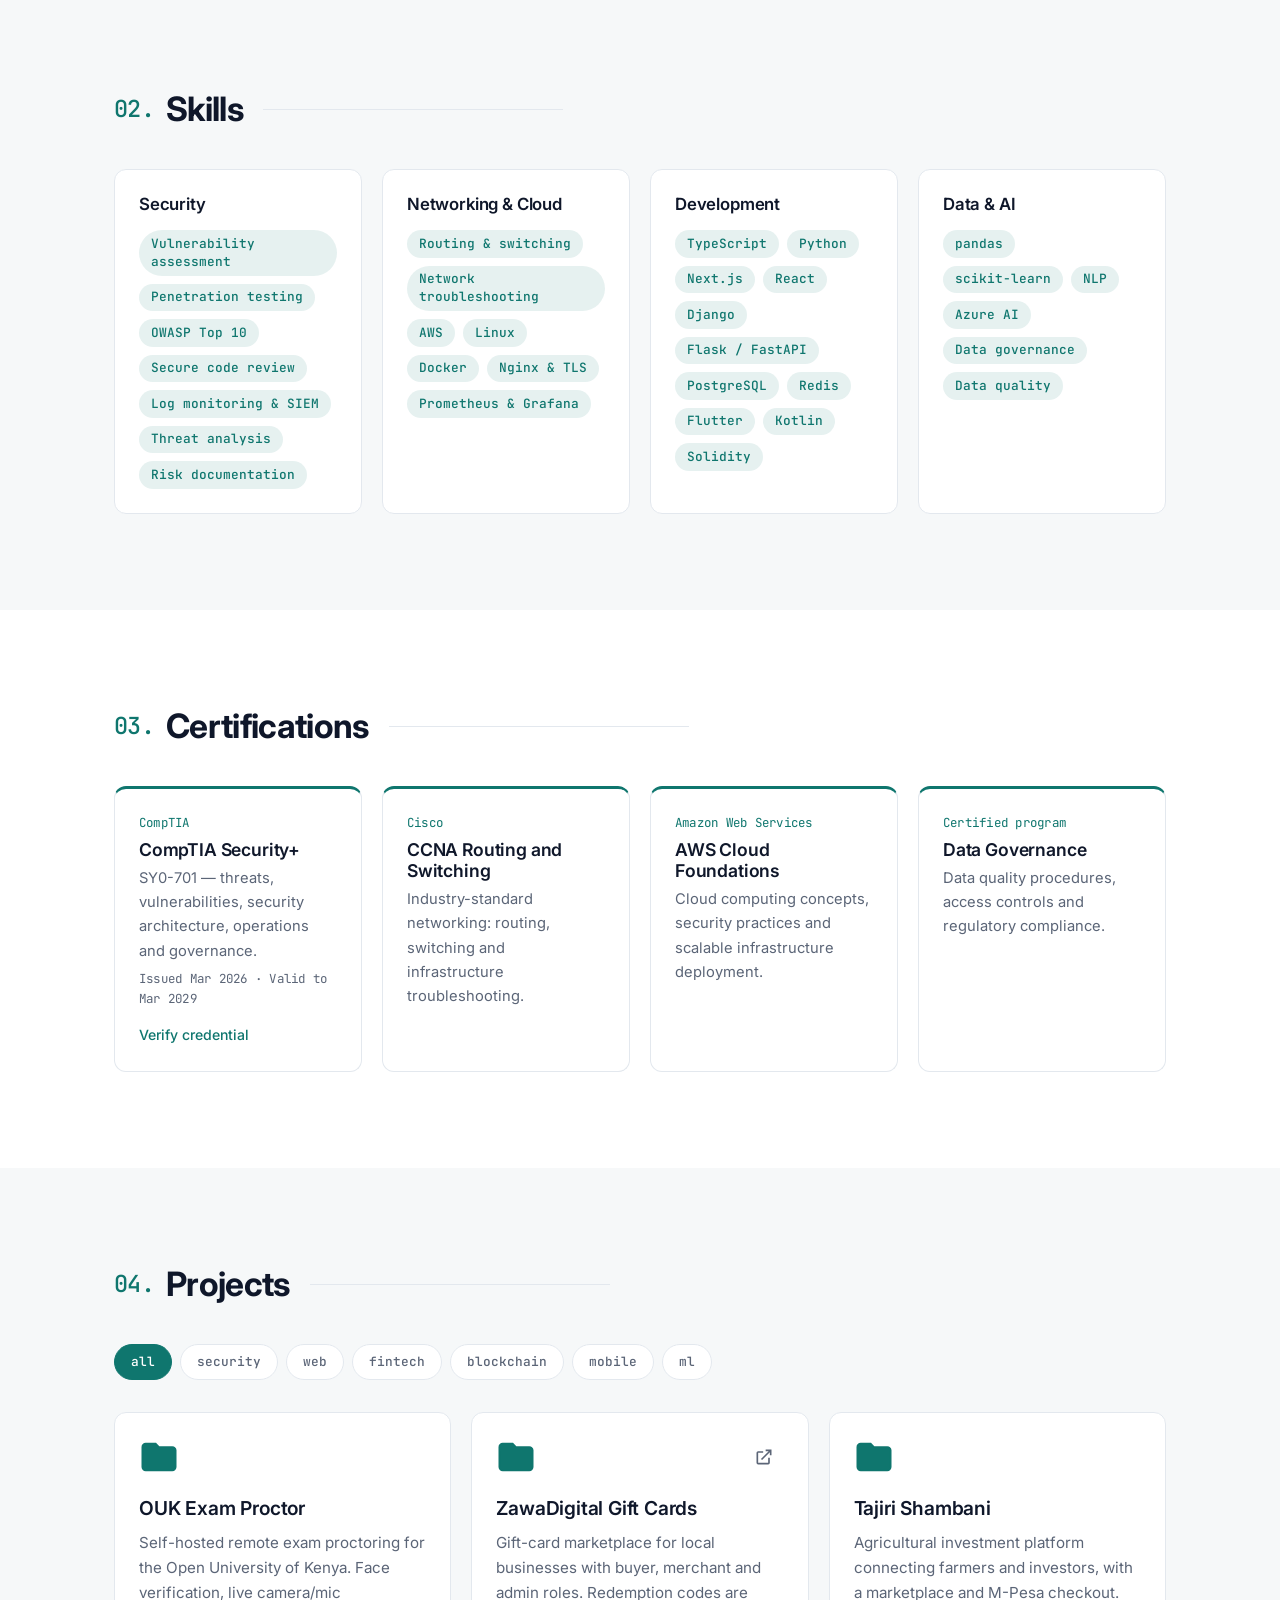
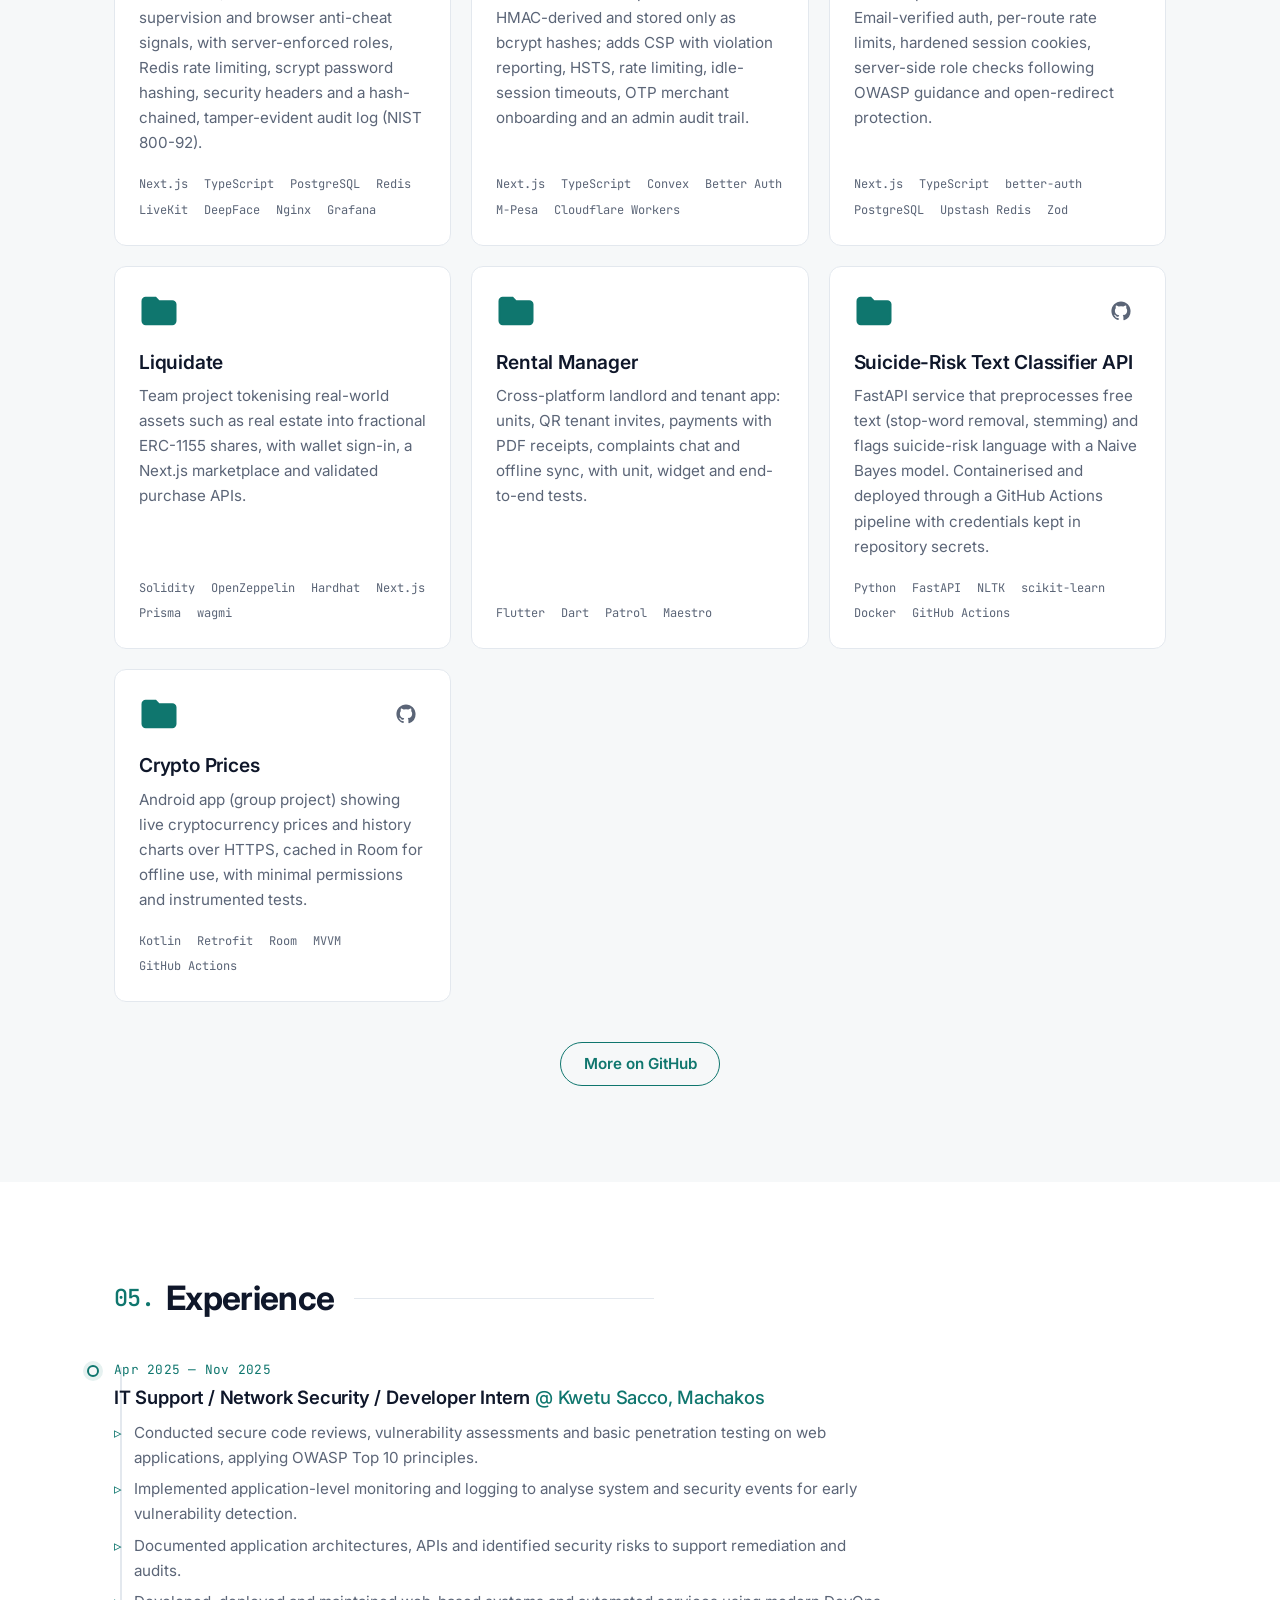
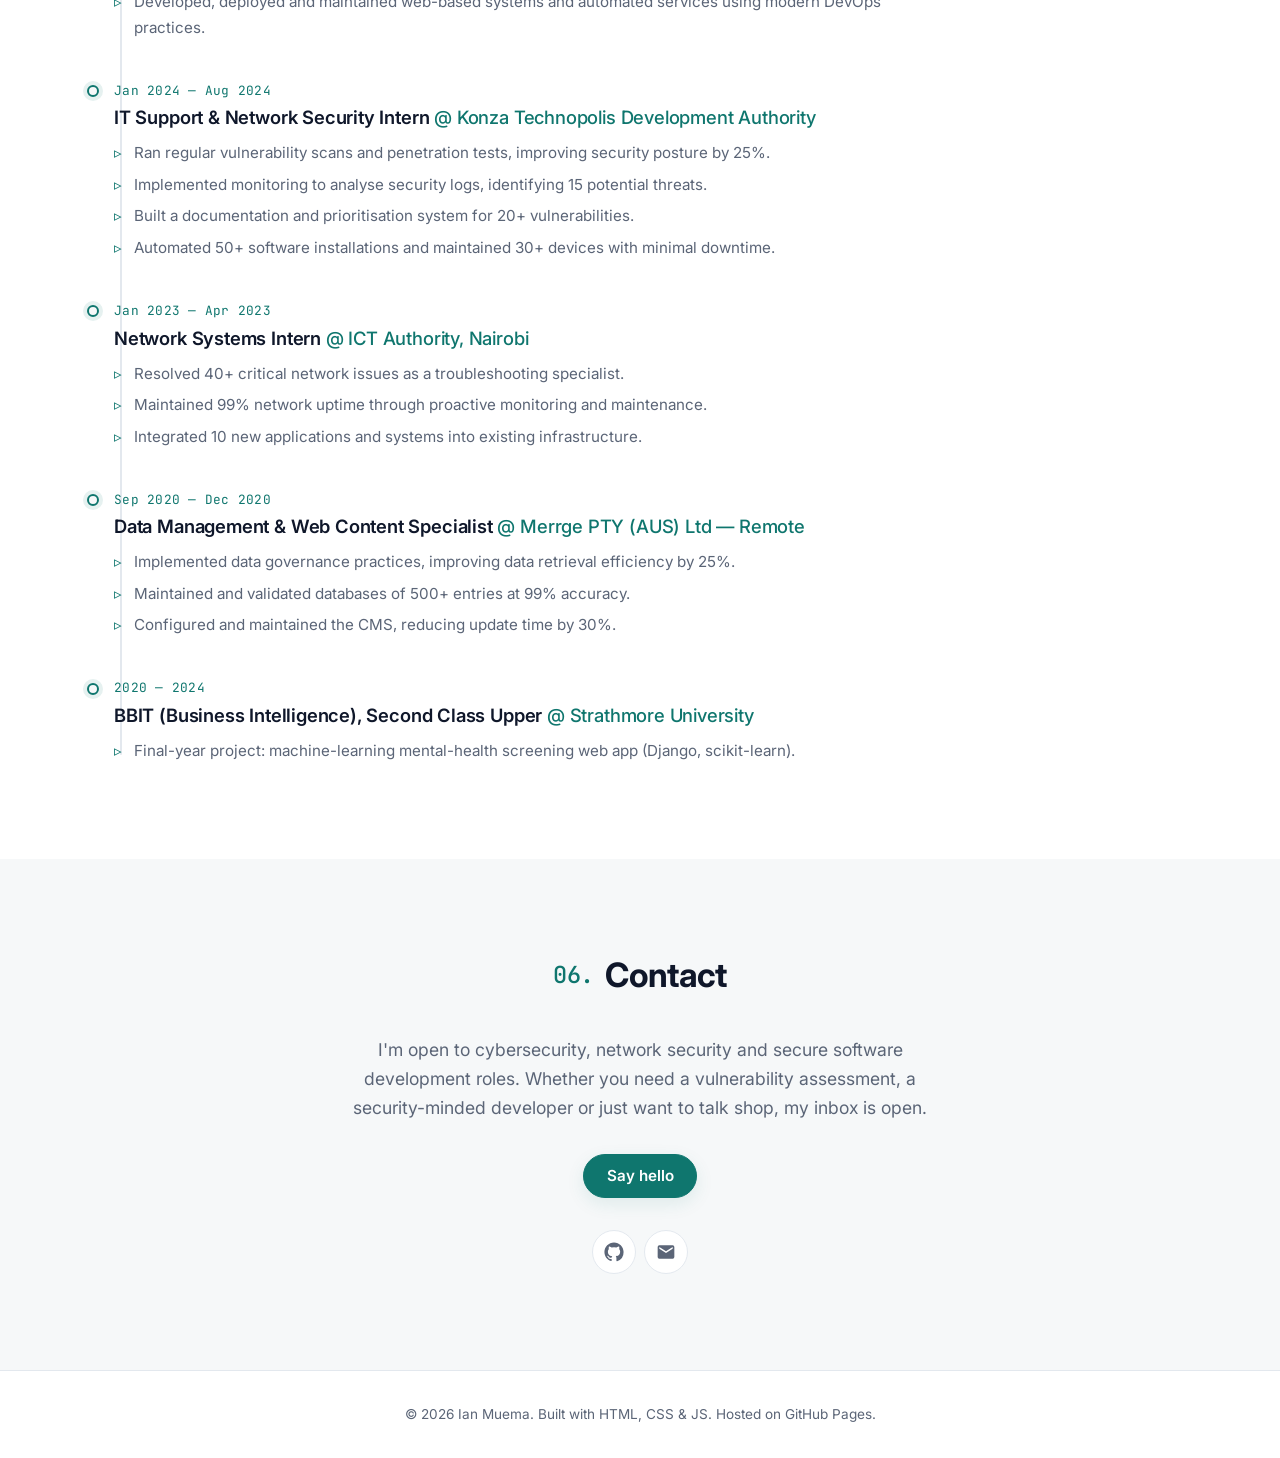
==== commit 3d970e08: "Populate portfolio from résumé, certifications and real projects - Cybersecurity-focused role, about" ====
--- a/index.html
+++ b/index.html
@@ -49,7 +49,7 @@
       <p class="hero__eyebrow">Hi, I'm</p>
       <h1 class="hero__title" data-bind="name">Ian Muema</h1>
       <p class="hero__role" data-bind="role">Cybersecurity &amp; Full-Stack Developer</p>
-      <p class="hero__tagline" data-bind="tagline">I build fast, accessible and well-crafted web applications, from clean interfaces to reliable back-end services.</p>
+      <p class="hero__tagline" data-bind="tagline">CompTIA Security+ and CCNA certified. I build web systems and then try to break them.</p>
       <div class="hero__actions">
         <a class="btn btn--primary" href="#projects">View my work</a>
         <a class="btn btn--ghost" href="#contact">Get in touch</a>
@@ -62,7 +62,7 @@
         <h2 class="section__title reveal"><span class="section__num">01.</span> About me</h2>
         <div class="about reveal">
           <div class="about__text" data-render="about">
-            <noscript><p>I'm a software developer who enjoys turning ideas into useful, polished products for the web.</p></noscript>
+            <noscript><p>I'm a CompTIA Security+ and CCNA certified ICT professional who builds and secures web systems.</p></noscript>
           </div>
           <div class="about__photo"><div class="avatar" data-bind="initials" aria-hidden="true">IM</div></div>
         </div>
@@ -109,8 +109,8 @@
       <div class="container">
         <h2 class="section__title reveal"><span class="section__num">06.</span> Contact</h2>
         <div class="contact reveal">
-          <p class="contact__text">I'm currently open to new opportunities and collaborations. Whether you have a question, a project in mind or just want to say hi, my inbox is always open.</p>
-          <a class="btn btn--primary" href="mailto:you@example.com" data-bind-href="mailto">Say hello</a>
+          <p class="contact__text">I'm open to cybersecurity, network security and secure software development roles. Whether you need a vulnerability assessment, a security-minded developer or just want to talk shop, my inbox is open.</p>
+          <a class="btn btn--primary" href="mailto:muemaian484@gmail.com" data-bind-href="mailto">Say hello</a>
           <ul class="socials" data-render="socials"></ul>
         </div>
       </div>
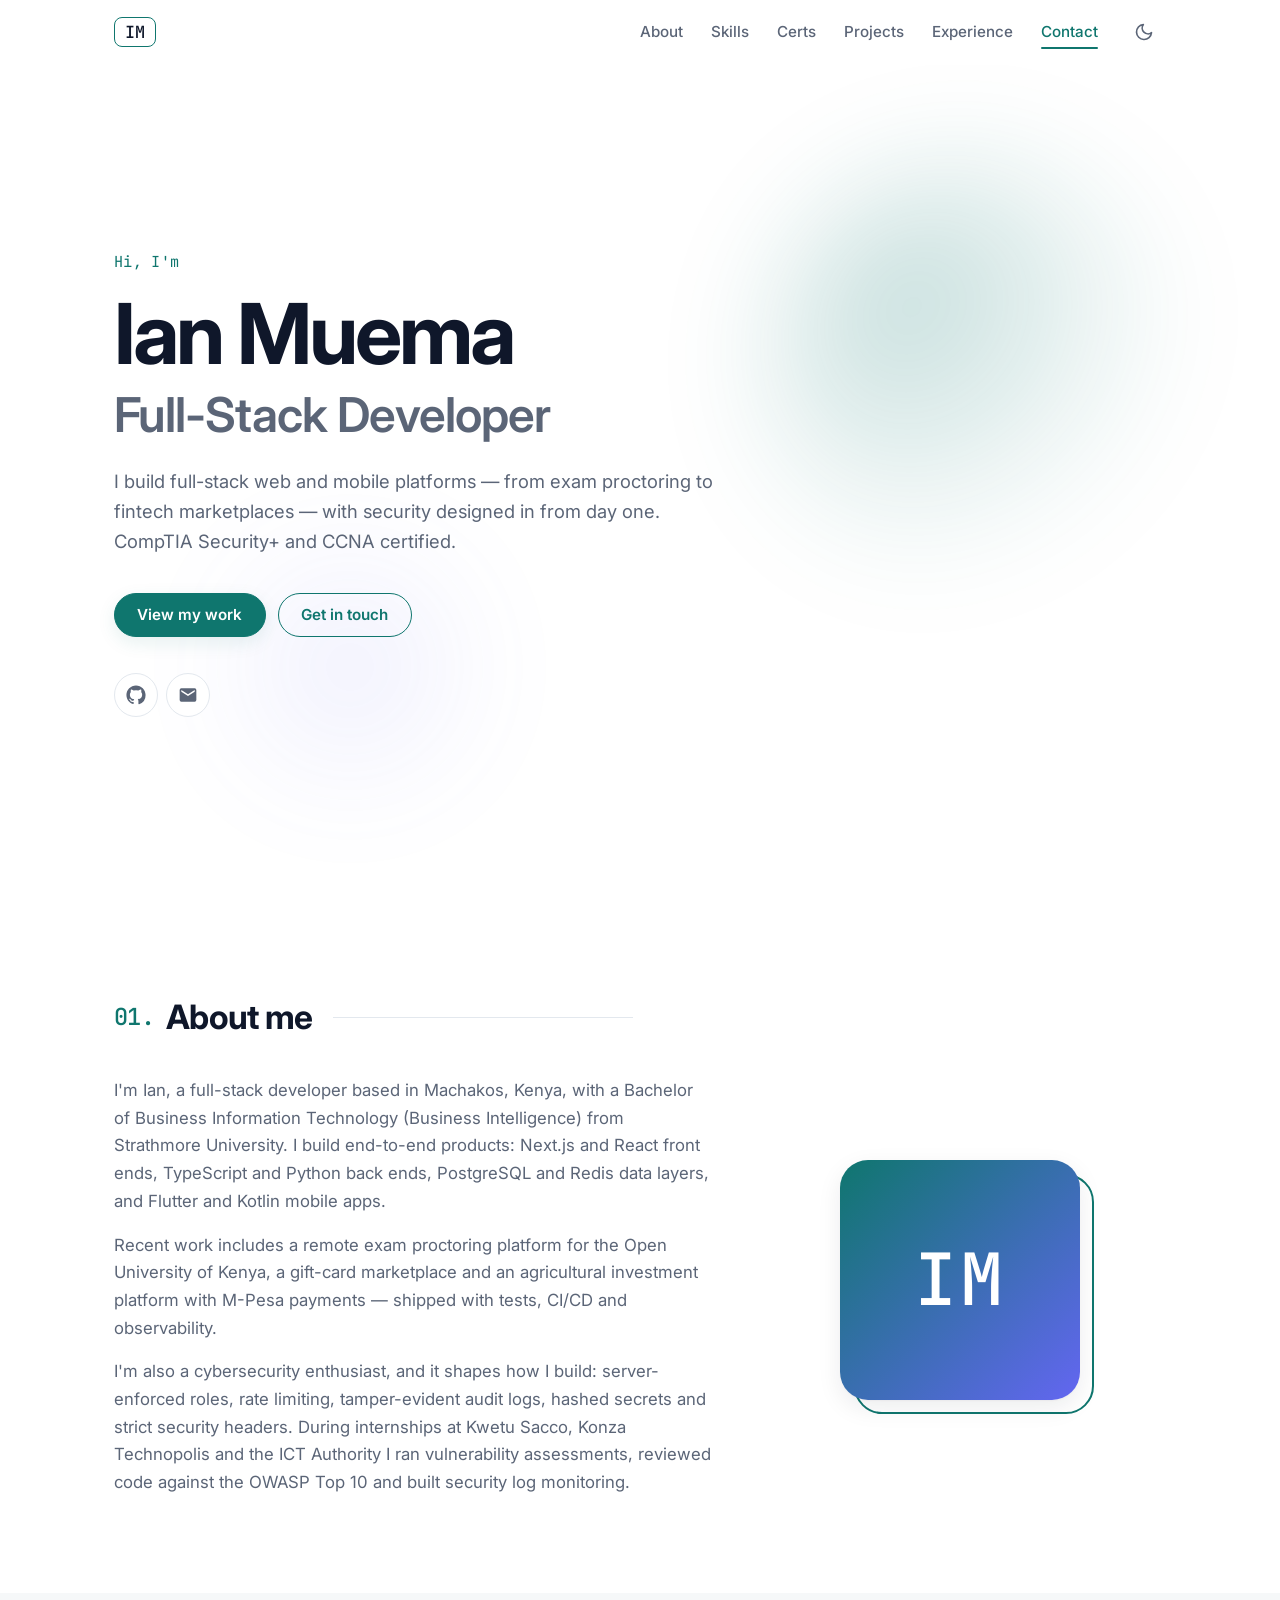
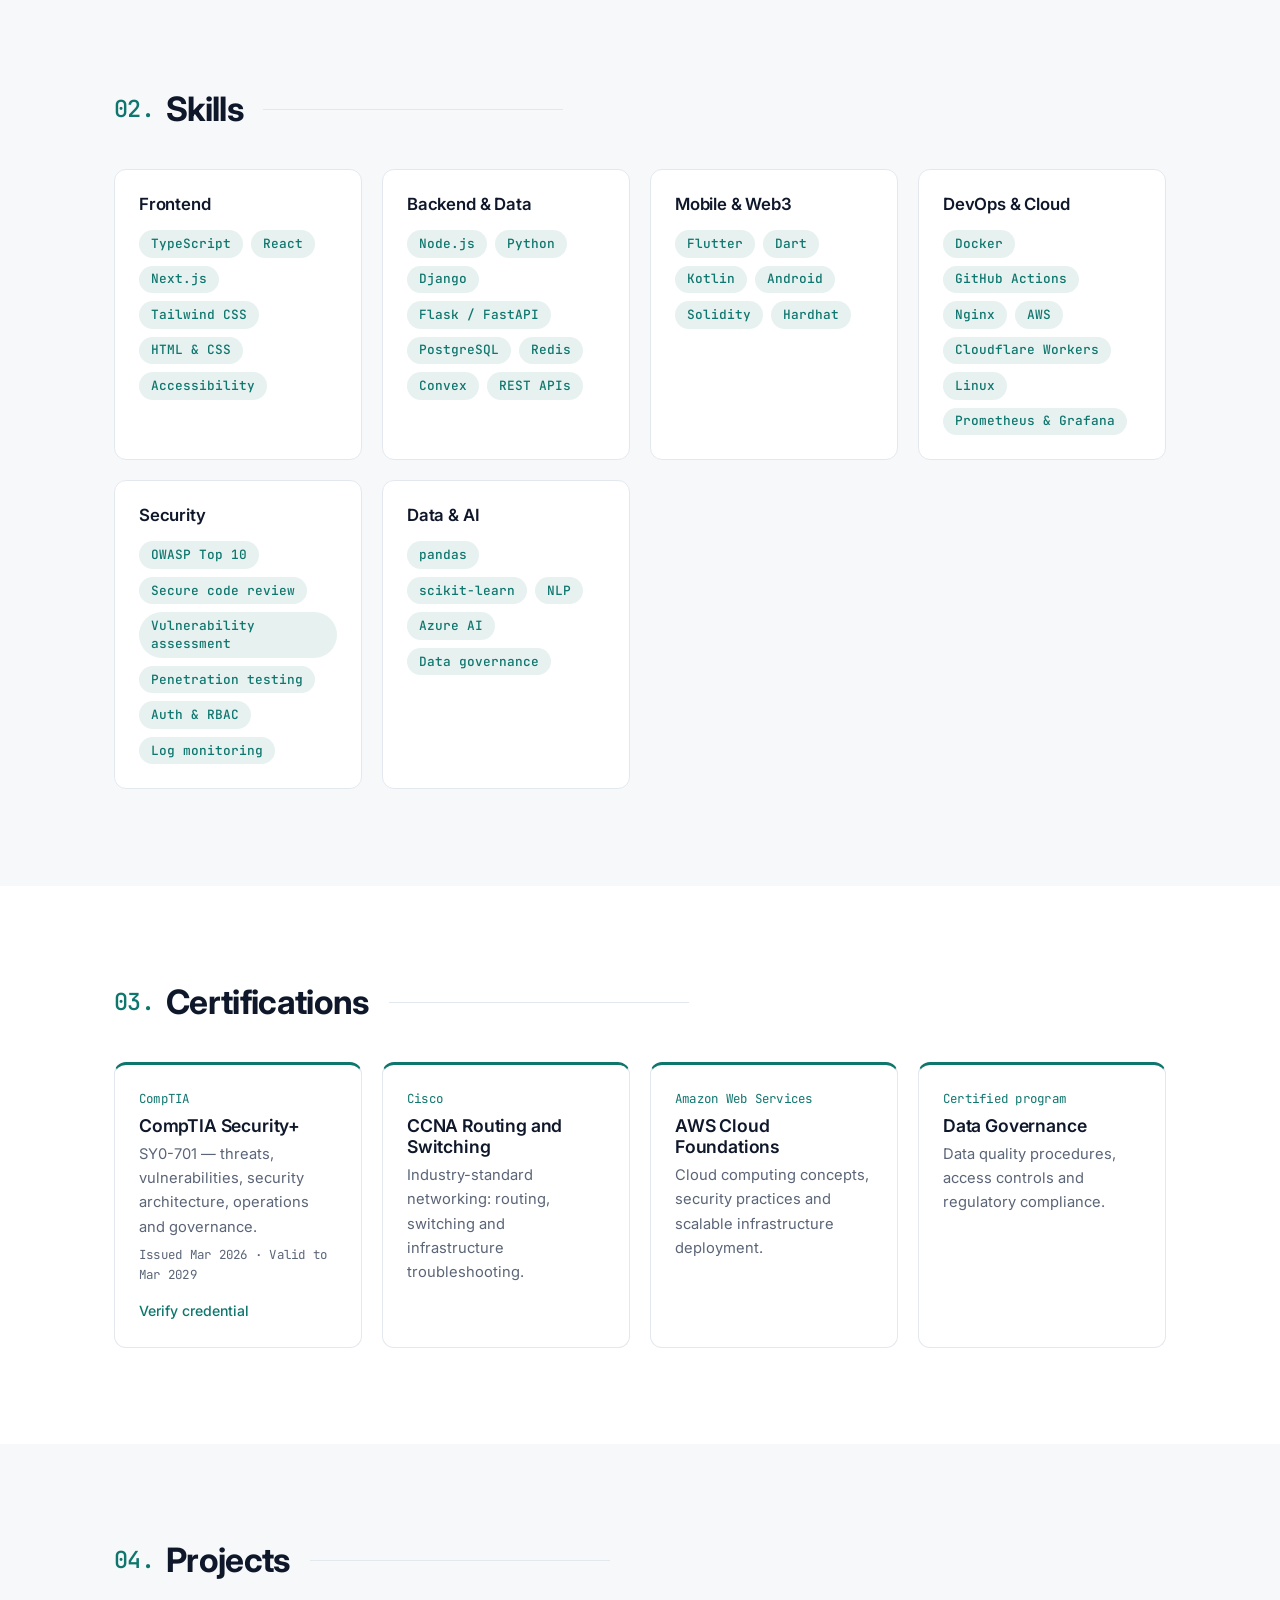
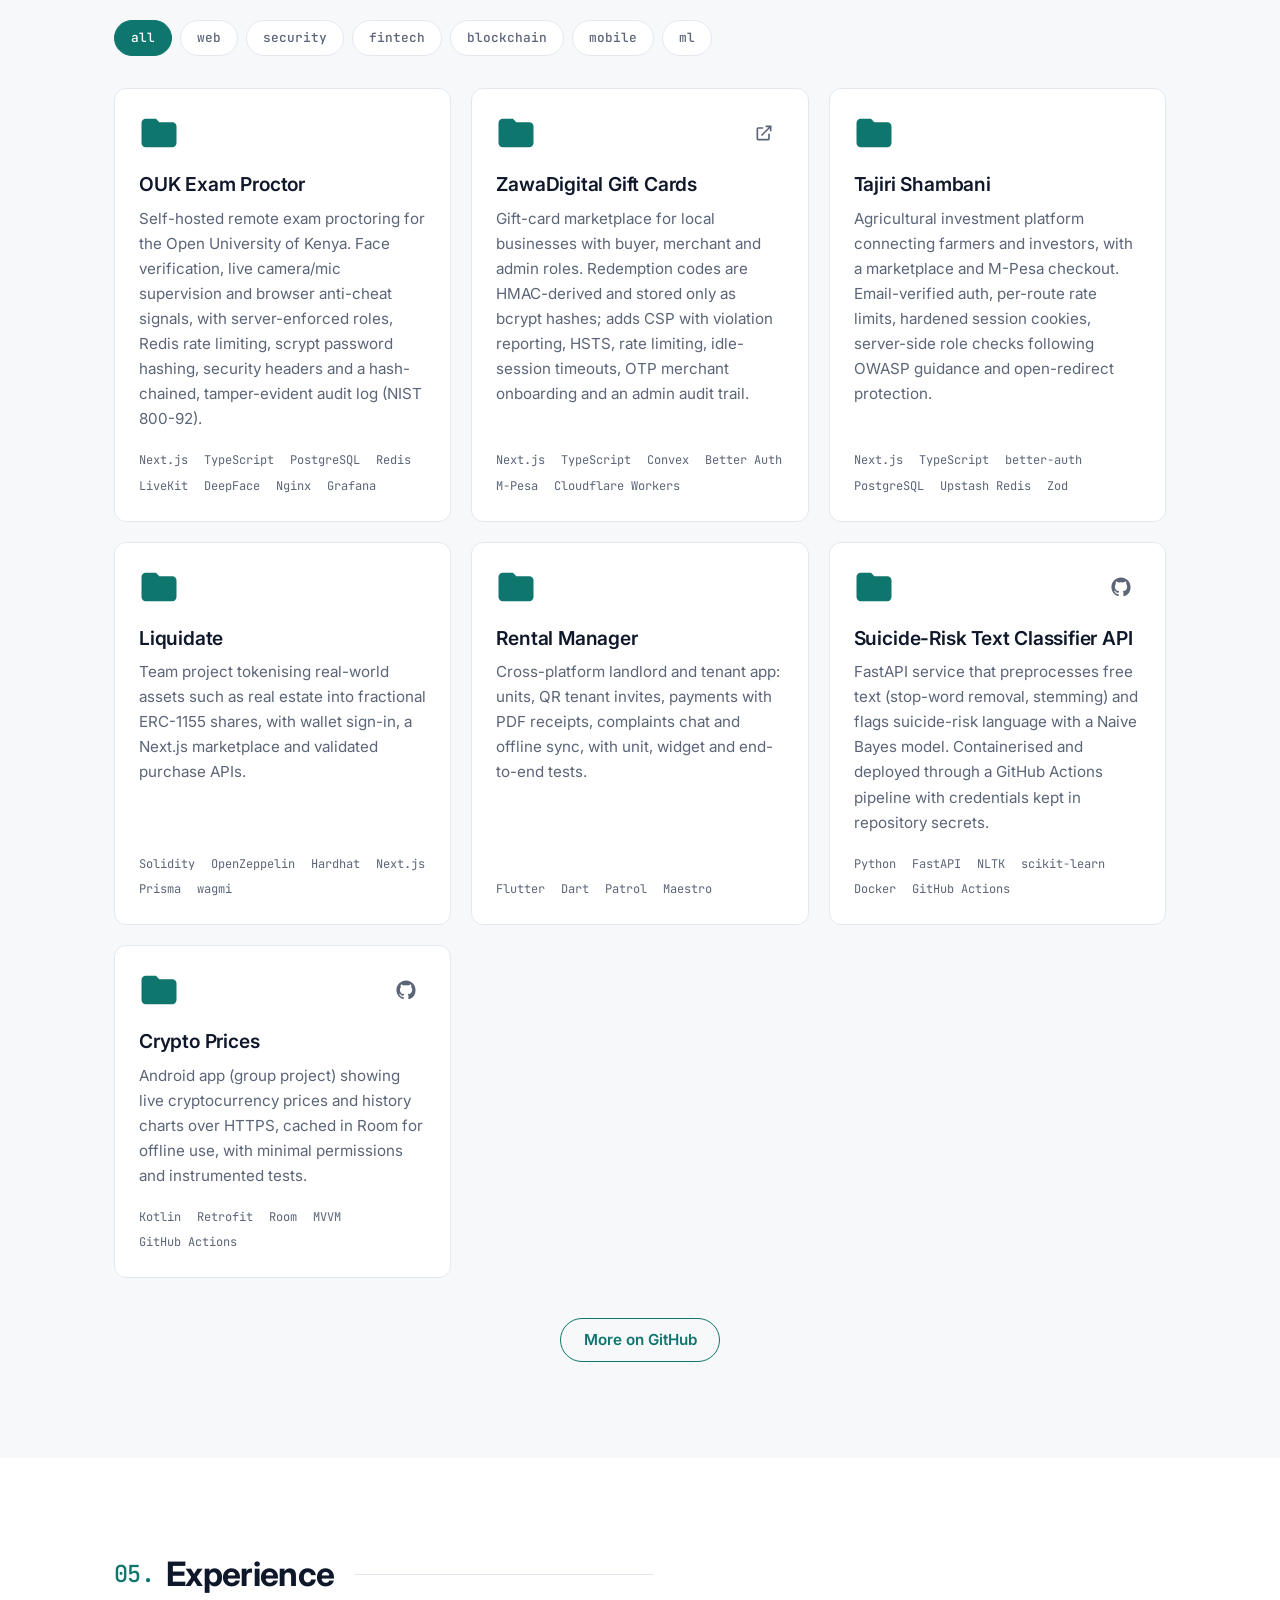
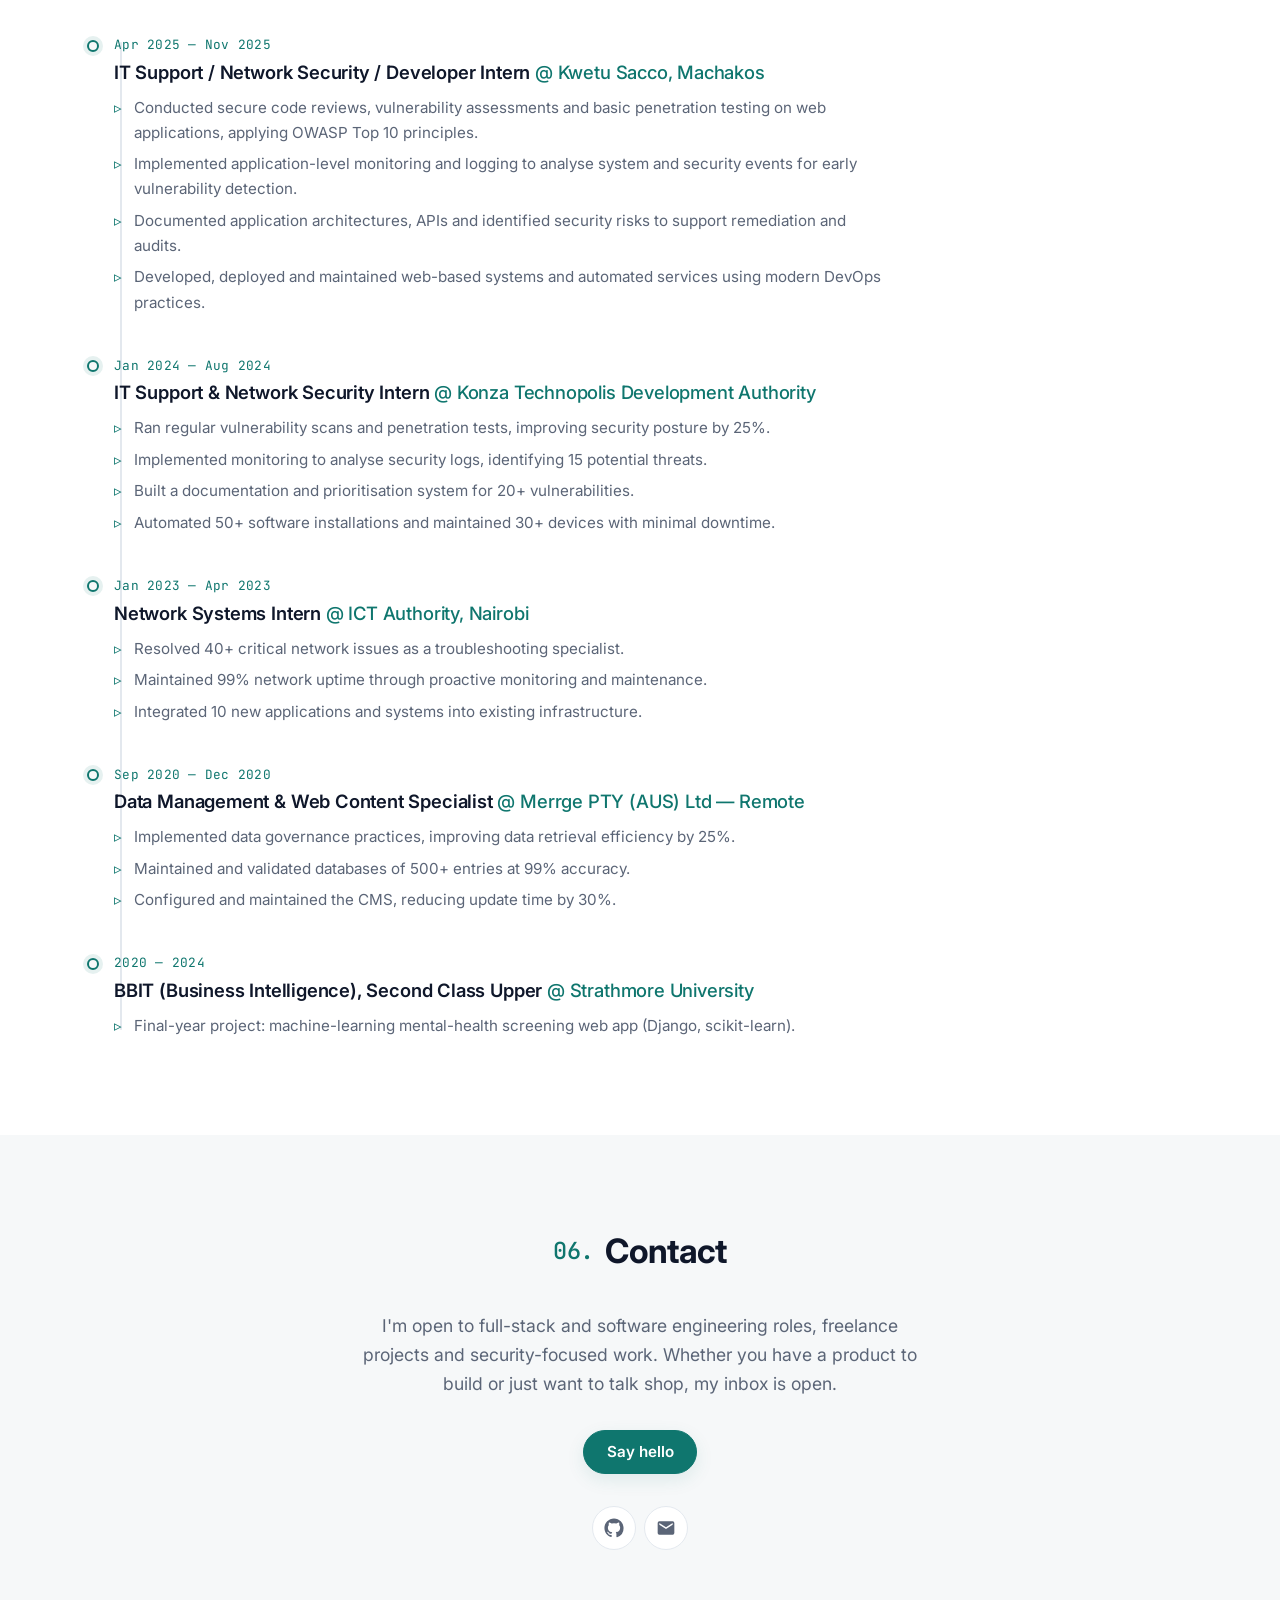
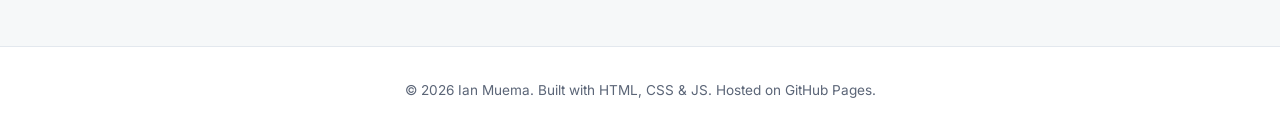
==== commit fba62a79: "Reframe portfolio as full-stack developer with security focus Co-Authored-By: Claude Opus 5.5 <norep" ====
--- a/index.html
+++ b/index.html
@@ -3,12 +3,12 @@
 <head>
   <meta charset="utf-8">
   <meta name="viewport" content="width=device-width, initial-scale=1">
-  <title>Ian Muema — Cybersecurity &amp; Full-Stack Developer</title>
-  <meta name="description" content="Ian Muema — CompTIA Security+ and CCNA certified ICT professional building and securing web systems. Projects, certifications, experience and contact.">
+  <title>Ian Muema — Full-Stack Developer</title>
+  <meta name="description" content="Ian Muema — full-stack developer building secure web and mobile platforms with Next.js, TypeScript, Python and Flutter. CompTIA Security+ and CCNA certified.">
   <meta name="theme-color" content="#0f766e" media="(prefers-color-scheme: light)">
   <meta name="theme-color" content="#0b1416" media="(prefers-color-scheme: dark)">
-  <meta property="og:title" content="Ian Muema — Cybersecurity &amp; Full-Stack Developer">
-  <meta property="og:description" content="Security-minded full-stack developer: vulnerability assessment, secure code review and web systems built to be trusted.">
+  <meta property="og:title" content="Ian Muema — Full-Stack Developer">
+  <meta property="og:description" content="Full-stack developer and cybersecurity enthusiast building web and mobile platforms with security designed in.">
   <meta property="og:type" content="website">
   <link rel="icon" href="favicon.svg" type="image/svg+xml">
   <script>(function(){try{var t=localStorage.getItem('theme');if(t)document.documentElement.dataset.theme=t;}catch(e){}})();</script>
@@ -48,8 +48,8 @@
     <section class="hero container" id="hero">
       <p class="hero__eyebrow">Hi, I'm</p>
       <h1 class="hero__title" data-bind="name">Ian Muema</h1>
-      <p class="hero__role" data-bind="role">Cybersecurity &amp; Full-Stack Developer</p>
-      <p class="hero__tagline" data-bind="tagline">CompTIA Security+ and CCNA certified. I build web systems and then try to break them.</p>
+      <p class="hero__role" data-bind="role">Full-Stack Developer</p>
+      <p class="hero__tagline" data-bind="tagline">I build full-stack web and mobile platforms with security designed in from day one.</p>
       <div class="hero__actions">
         <a class="btn btn--primary" href="#projects">View my work</a>
         <a class="btn btn--ghost" href="#contact">Get in touch</a>
@@ -62,7 +62,7 @@
         <h2 class="section__title reveal"><span class="section__num">01.</span> About me</h2>
         <div class="about reveal">
           <div class="about__text" data-render="about">
-            <noscript><p>I'm a CompTIA Security+ and CCNA certified ICT professional who builds and secures web systems.</p></noscript>
+            <noscript><p>I'm a full-stack developer and cybersecurity enthusiast building secure web and mobile platforms.</p></noscript>
           </div>
           <div class="about__photo"><div class="avatar" data-bind="initials" aria-hidden="true">IM</div></div>
         </div>
@@ -109,7 +109,7 @@
       <div class="container">
         <h2 class="section__title reveal"><span class="section__num">06.</span> Contact</h2>
         <div class="contact reveal">
-          <p class="contact__text">I'm open to cybersecurity, network security and secure software development roles. Whether you need a vulnerability assessment, a security-minded developer or just want to talk shop, my inbox is open.</p>
+          <p class="contact__text">I'm open to full-stack and software engineering roles, freelance projects and security-focused work. Whether you have a product to build or just want to talk shop, my inbox is open.</p>
           <a class="btn btn--primary" href="mailto:muemaian484@gmail.com" data-bind-href="mailto">Say hello</a>
           <ul class="socials" data-render="socials"></ul>
         </div>
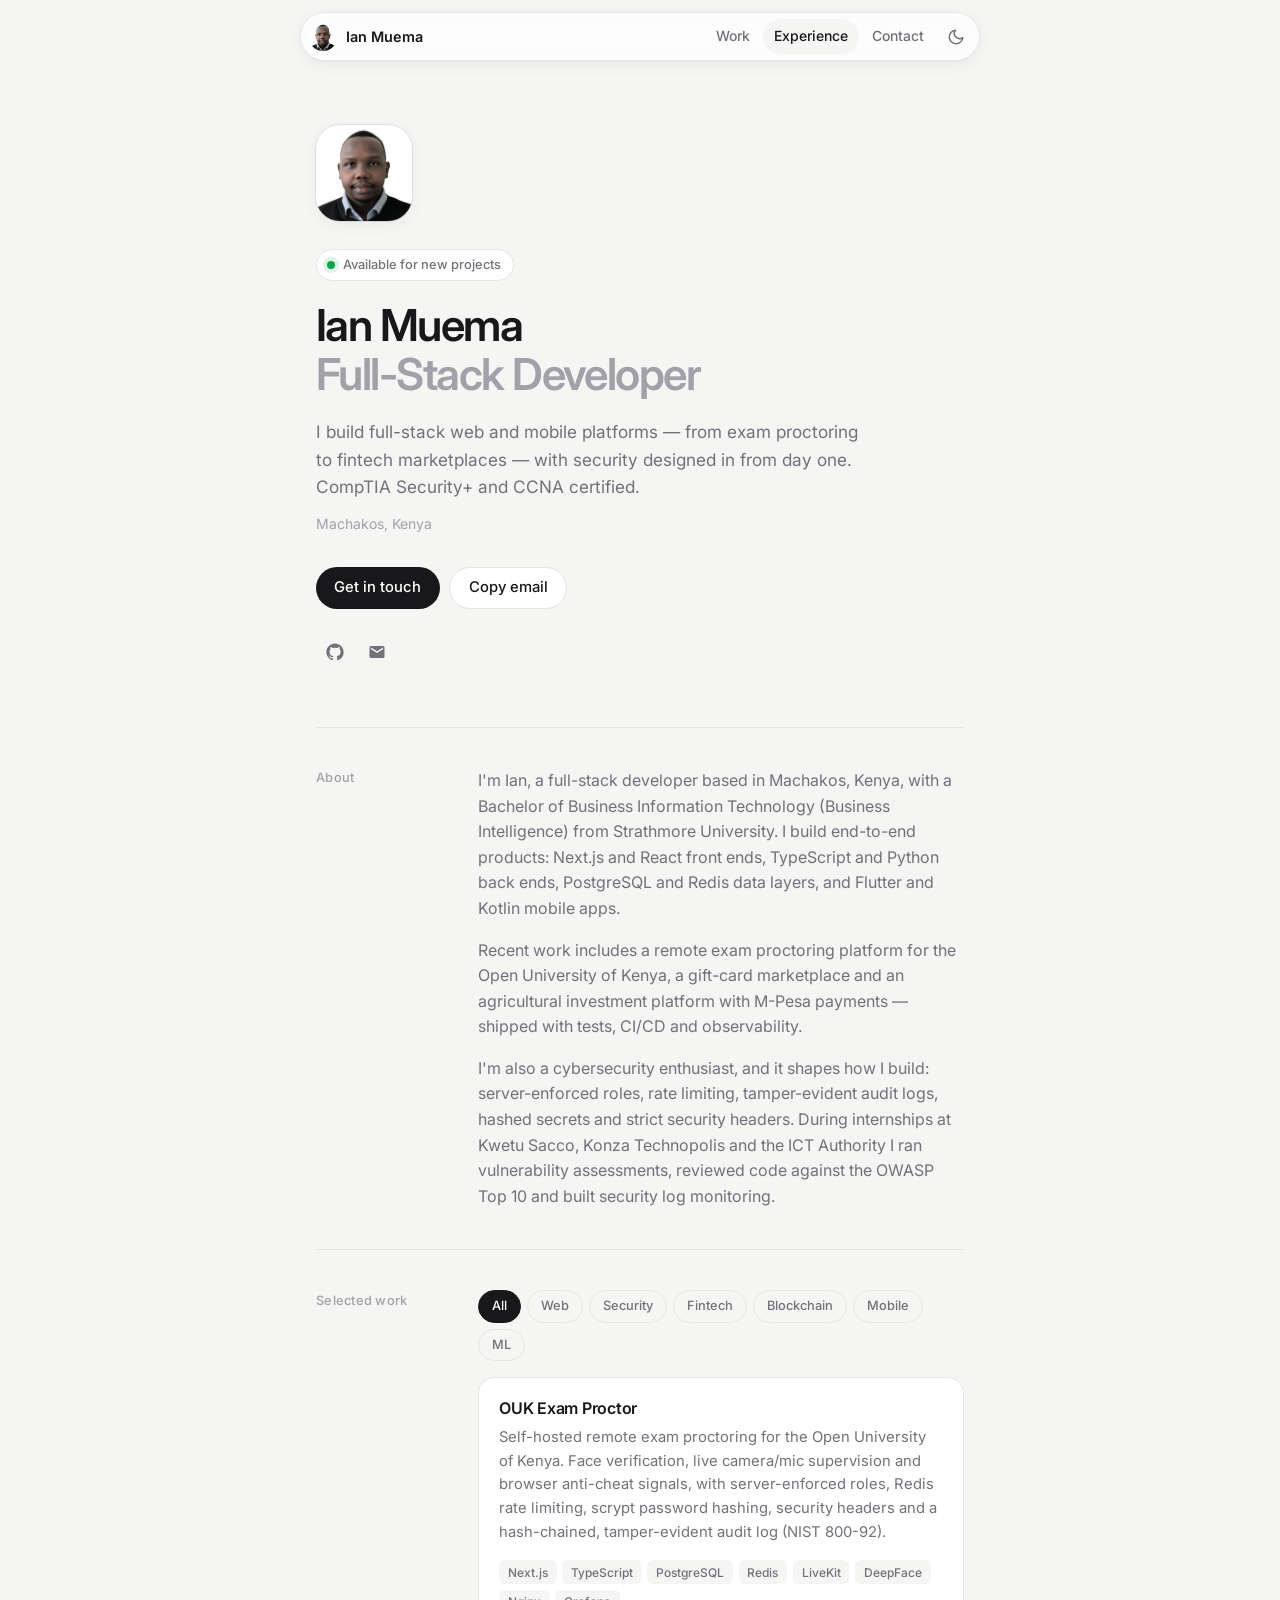
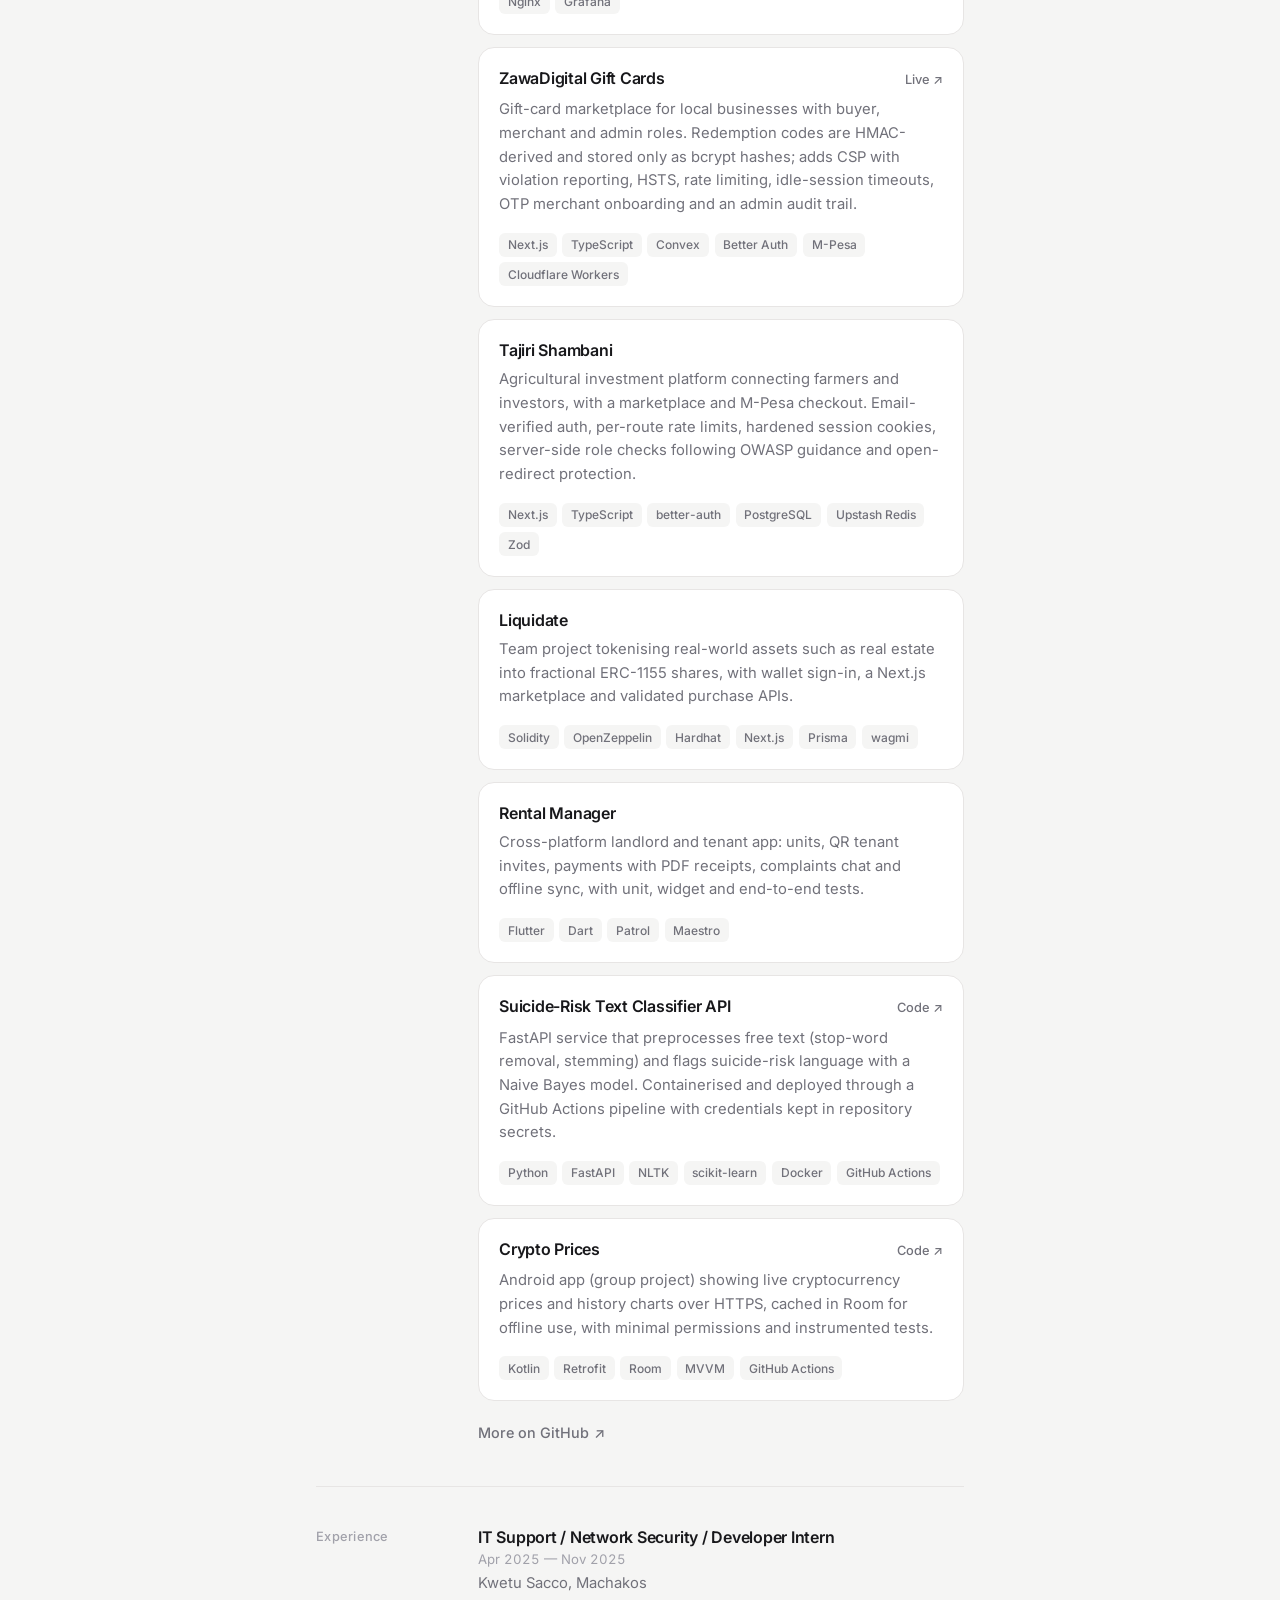
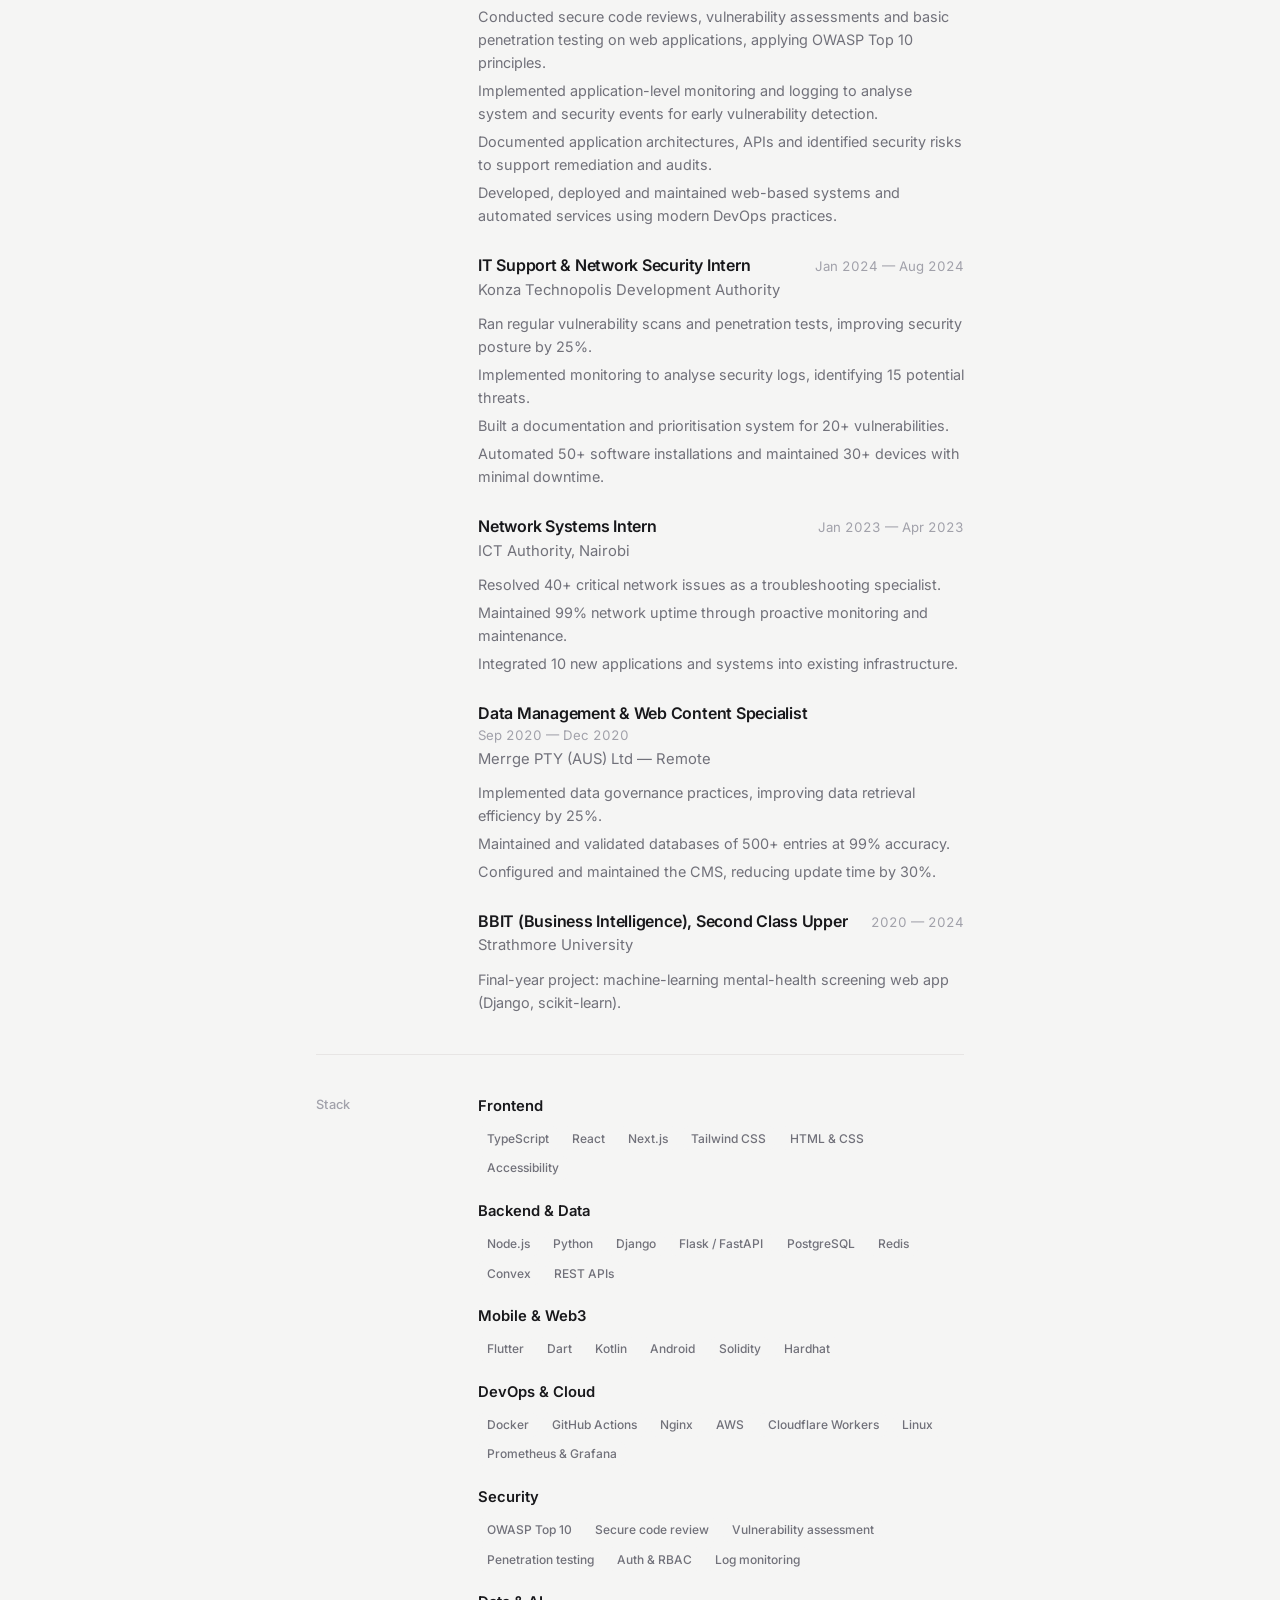
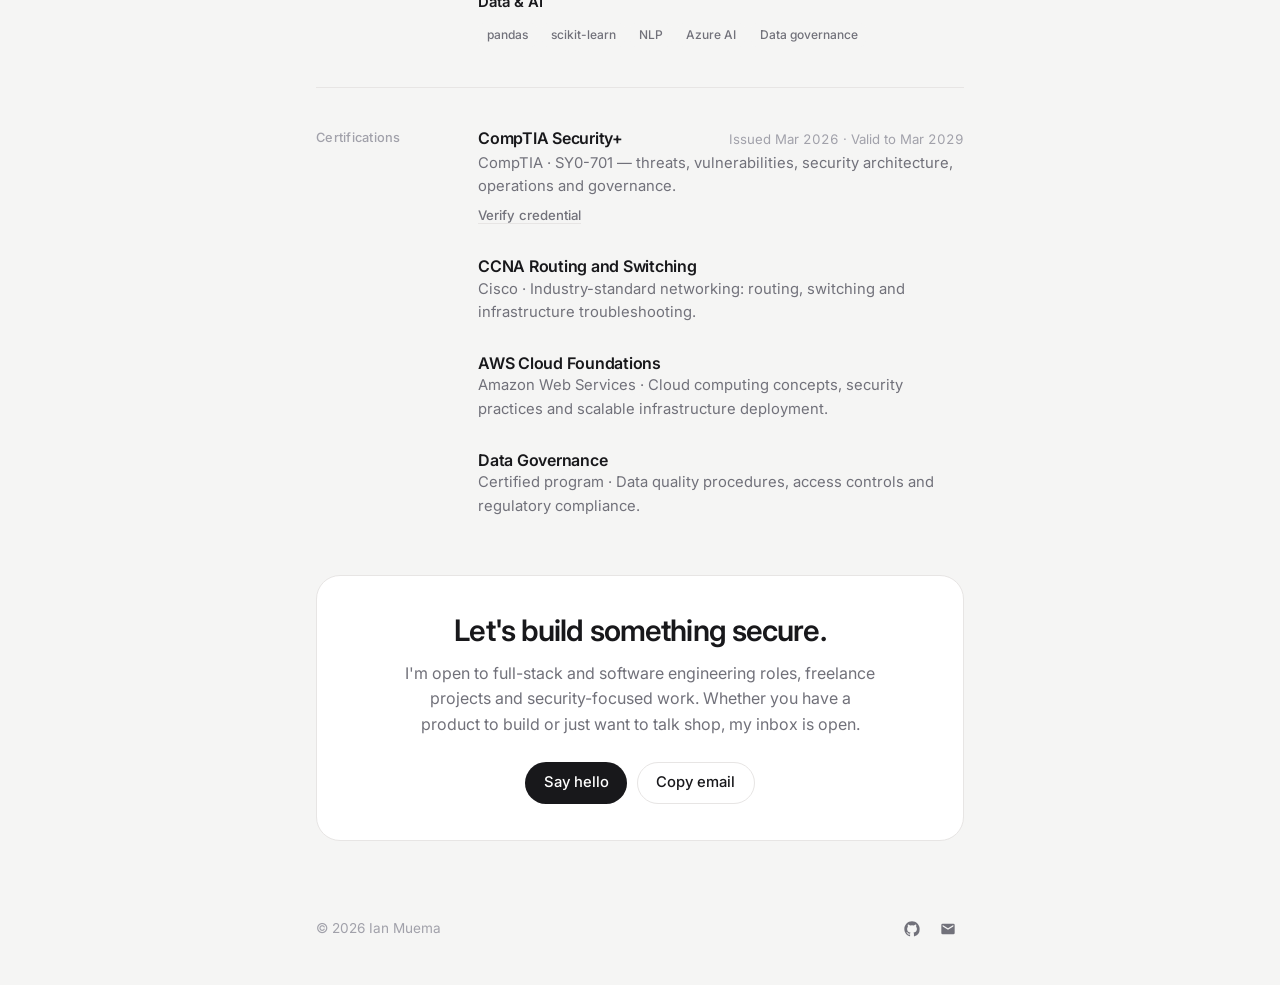
==== commit b17ac891: "Redesign portfolio as a minimal single-column layout with photo Replace the numbered-section dark la" ====
--- a/index.html
+++ b/index.html
@@ -5,129 +5,114 @@
   <meta name="viewport" content="width=device-width, initial-scale=1">
   <title>Ian Muema — Full-Stack Developer</title>
   <meta name="description" content="Ian Muema — full-stack developer building secure web and mobile platforms with Next.js, TypeScript, Python and Flutter. CompTIA Security+ and CCNA certified.">
-  <meta name="theme-color" content="#0f766e" media="(prefers-color-scheme: light)">
-  <meta name="theme-color" content="#0b1416" media="(prefers-color-scheme: dark)">
+  <meta name="theme-color" content="#f5f5f4" media="(prefers-color-scheme: light)">
+  <meta name="theme-color" content="#0c0c0d" media="(prefers-color-scheme: dark)">
   <meta property="og:title" content="Ian Muema — Full-Stack Developer">
   <meta property="og:description" content="Full-stack developer and cybersecurity enthusiast building web and mobile platforms with security designed in.">
   <meta property="og:type" content="website">
+  <meta property="og:image" content="https://muema825.github.io/Portfolio-Website/assets/img/ian-muema.jpg">
   <link rel="icon" href="favicon.svg" type="image/svg+xml">
   <script>(function(){try{var t=localStorage.getItem('theme');if(t)document.documentElement.dataset.theme=t;}catch(e){}})();</script>
   <link rel="preconnect" href="https://fonts.googleapis.com">
   <link rel="preconnect" href="https://fonts.gstatic.com" crossorigin>
-  <link rel="stylesheet" href="https://fonts.googleapis.com/css2?family=Inter:wght@400;500;600;700&family=JetBrains+Mono:wght@400;500&display=swap">
+  <link rel="stylesheet" href="https://fonts.googleapis.com/css2?family=Inter:wght@400;500;600&display=swap">
   <link rel="stylesheet" href="assets/css/style.css">
 </head>
 <body>
   <a class="skip-link" href="#main">Skip to content</a>
 
   <header class="site-header" id="top">
-    <nav class="nav container" aria-label="Primary">
-      <a class="nav__brand" href="#top" data-bind="initials">IM</a>
-      <button class="nav__toggle" type="button" aria-expanded="false" aria-controls="nav-menu" aria-label="Open menu"><span></span><span></span><span></span></button>
-      <ul class="nav__menu" id="nav-menu">
-        <li><a class="nav__link" href="#about">About</a></li>
-        <li><a class="nav__link" href="#skills">Skills</a></li>
-        <li><a class="nav__link" href="#certifications">Certs</a></li>
-        <li><a class="nav__link" href="#projects">Projects</a></li>
+    <nav class="nav" aria-label="Primary">
+      <a class="nav__brand" href="#top" aria-label="Back to top">
+        <img class="nav__avatar" src="assets/img/ian-muema.jpg" alt="" width="28" height="28">
+        <span data-bind="name">Ian Muema</span>
+      </a>
+      <ul class="nav__menu">
+        <li><a class="nav__link" href="#work">Work</a></li>
         <li><a class="nav__link" href="#experience">Experience</a></li>
         <li><a class="nav__link" href="#contact">Contact</a></li>
       </ul>
       <button class="theme-toggle" type="button" aria-label="Toggle dark mode">
-        <svg class="icon-sun" width="20" height="20" viewBox="0 0 24 24" fill="none" stroke="currentColor" stroke-width="2" stroke-linecap="round" stroke-linejoin="round" aria-hidden="true" focusable="false">
+        <svg class="icon-sun" width="18" height="18" viewBox="0 0 24 24" fill="none" stroke="currentColor" stroke-width="2" stroke-linecap="round" stroke-linejoin="round" aria-hidden="true" focusable="false">
           <circle cx="12" cy="12" r="4"/>
           <path d="M12 2v2M12 20v2M4.93 4.93l1.41 1.41M17.66 17.66l1.41 1.41M2 12h2M20 12h2M4.93 19.07l1.41-1.41M17.66 6.34l1.41-1.41"/>
         </svg>
-        <svg class="icon-moon" width="20" height="20" viewBox="0 0 24 24" fill="none" stroke="currentColor" stroke-width="2" stroke-linecap="round" stroke-linejoin="round" aria-hidden="true" focusable="false">
+        <svg class="icon-moon" width="18" height="18" viewBox="0 0 24 24" fill="none" stroke="currentColor" stroke-width="2" stroke-linecap="round" stroke-linejoin="round" aria-hidden="true" focusable="false">
           <path d="M21 12.79A9 9 0 1 1 11.21 3 7 7 0 0 0 21 12.79z"/>
         </svg>
       </button>
     </nav>
   </header>
 
-  <main id="main">
-    <section class="hero container" id="hero">
-      <p class="hero__eyebrow">Hi, I'm</p>
-      <h1 class="hero__title" data-bind="name">Ian Muema</h1>
-      <p class="hero__role" data-bind="role">Full-Stack Developer</p>
+  <main id="main" class="page">
+    <section class="hero" id="hero">
+      <img class="hero__photo" src="assets/img/ian-muema.jpg" alt="Portrait of Ian Muema" width="400" height="400">
+      <p class="status"><span class="status__dot" aria-hidden="true"></span><span data-bind="availability">Available for new projects</span></p>
+      <h1 class="hero__title"><span data-bind="name">Ian Muema</span><span class="hero__role" data-bind="role">Full-Stack Developer</span></h1>
       <p class="hero__tagline" data-bind="tagline">I build full-stack web and mobile platforms with security designed in from day one.</p>
+      <p class="hero__meta"><span data-bind="location">Machakos, Kenya</span></p>
       <div class="hero__actions">
-        <a class="btn btn--primary" href="#projects">View my work</a>
-        <a class="btn btn--ghost" href="#contact">Get in touch</a>
+        <a class="btn btn--primary" href="mailto:muemaian484@gmail.com" data-bind-href="mailto">Get in touch</a>
+        <button class="btn btn--ghost copy-email" type="button" data-copy-email>
+          <span class="copy-email__label">Copy email</span>
+        </button>
       </div>
       <ul class="socials" data-render="socials"></ul>
     </section>
 
-    <section class="section" id="about">
-      <div class="container">
-        <h2 class="section__title reveal"><span class="section__num">01.</span> About me</h2>
-        <div class="about reveal">
-          <div class="about__text" data-render="about">
-            <noscript><p>I'm a full-stack developer and cybersecurity enthusiast building secure web and mobile platforms.</p></noscript>
-          </div>
-          <div class="about__photo"><div class="avatar" data-bind="initials" aria-hidden="true">IM</div></div>
-        </div>
+    <section class="block reveal" id="about" aria-labelledby="about-title">
+      <h2 class="block__label" id="about-title">About</h2>
+      <div class="block__body prose" data-render="about">
+        <noscript><p>I'm a full-stack developer and cybersecurity enthusiast building secure web and mobile platforms.</p></noscript>
       </div>
     </section>
 
-    <section class="section section--alt" id="skills">
-      <div class="container">
-        <h2 class="section__title reveal"><span class="section__num">02.</span> Skills</h2>
-        <div class="skills reveal" data-render="skills">
-          <noscript><p>Enable JavaScript to see my full list of skills.</p></noscript>
+    <section class="block reveal" id="work" aria-labelledby="work-title">
+      <h2 class="block__label" id="work-title">Selected work</h2>
+      <div class="block__body">
+        <div class="filters" data-render="filters" role="toolbar" aria-label="Filter projects"></div>
+        <div class="projects" data-render="projects">
+          <noscript><p>Enable JavaScript to browse my projects, or visit my GitHub profile below.</p></noscript>
         </div>
+        <a class="more-link" href="https://github.com/muema825" target="_blank" rel="noopener" data-bind-href="github">More on GitHub <span aria-hidden="true">↗</span></a>
       </div>
     </section>
 
-    <section class="section" id="certifications">
-      <div class="container">
-        <h2 class="section__title reveal"><span class="section__num">03.</span> Certifications</h2>
-        <ul class="certs reveal" data-render="certifications"></ul>
-      </div>
+    <section class="block reveal" id="experience" aria-labelledby="experience-title">
+      <h2 class="block__label" id="experience-title">Experience</h2>
+      <ol class="block__body rows" data-render="experience"></ol>
     </section>
 
-    <section class="section section--alt" id="projects">
-      <div class="container">
-        <h2 class="section__title reveal"><span class="section__num">04.</span> Projects</h2>
-        <div class="reveal">
-          <div class="filters" data-render="filters" role="toolbar" aria-label="Filter projects"></div>
-          <div class="projects" data-render="projects">
-            <noscript><p>Enable JavaScript to browse my projects, or visit my GitHub profile below.</p></noscript>
-          </div>
-          <p class="projects__more"><a class="btn btn--ghost" href="https://github.com/muema825" target="_blank" rel="noopener" data-bind-href="github">More on GitHub</a></p>
-        </div>
-      </div>
+    <section class="block reveal" id="skills" aria-labelledby="skills-title">
+      <h2 class="block__label" id="skills-title">Stack</h2>
+      <dl class="block__body skills" data-render="skills">
+        <noscript><p>Enable JavaScript to see my full list of skills.</p></noscript>
+      </dl>
     </section>
 
-    <section class="section" id="experience">
-      <div class="container">
-        <h2 class="section__title reveal"><span class="section__num">05.</span> Experience</h2>
-        <ol class="timeline reveal" data-render="experience"></ol>
-      </div>
+    <section class="block reveal" id="certifications" aria-labelledby="certs-title">
+      <h2 class="block__label" id="certs-title">Certifications</h2>
+      <ul class="block__body rows" data-render="certifications"></ul>
     </section>
 
-    <section class="section section--alt" id="contact">
-      <div class="container">
-        <h2 class="section__title reveal"><span class="section__num">06.</span> Contact</h2>
-        <div class="contact reveal">
-          <p class="contact__text">I'm open to full-stack and software engineering roles, freelance projects and security-focused work. Whether you have a product to build or just want to talk shop, my inbox is open.</p>
-          <a class="btn btn--primary" href="mailto:muemaian484@gmail.com" data-bind-href="mailto">Say hello</a>
-          <ul class="socials" data-render="socials"></ul>
-        </div>
+    <section class="contact reveal" id="contact" aria-labelledby="contact-title">
+      <h2 class="contact__title" id="contact-title">Let's build something secure.</h2>
+      <p class="contact__text">I'm open to full-stack and software engineering roles, freelance projects and security-focused work. Whether you have a product to build or just want to talk shop, my inbox is open.</p>
+      <div class="hero__actions">
+        <a class="btn btn--primary" href="mailto:muemaian484@gmail.com" data-bind-href="mailto">Say hello</a>
+        <button class="btn btn--ghost copy-email" type="button" data-copy-email>
+          <span class="copy-email__label">Copy email</span>
+        </button>
       </div>
     </section>
   </main>
 
   <footer class="site-footer">
-    <div class="container">
-      <p>&copy; <span data-bind="year">2026</span> <span data-bind="name">Ian Muema</span>. Built with HTML, CSS &amp; JS. Hosted on GitHub Pages.</p>
-    </div>
+    <p>&copy; <span data-bind="year">2026</span> <span data-bind="name">Ian Muema</span></p>
+    <ul class="socials socials--small" data-render="socials"></ul>
   </footer>
 
-  <button class="back-to-top" type="button" aria-label="Back to top">
-    <svg width="20" height="20" viewBox="0 0 24 24" fill="none" stroke="currentColor" stroke-width="2" stroke-linecap="round" stroke-linejoin="round" aria-hidden="true" focusable="false">
-      <path d="M12 19V5M5 12l7-7 7 7"/>
-    </svg>
-  </button>
+  <p class="toast" role="status" aria-live="polite"></p>
 
   <script src="assets/js/data.js"></script>
   <script src="assets/js/main.js"></script>
--- a/assets/css/style.css
+++ b/assets/css/style.css
@@ -1,63 +1,70 @@
 /* ==========================================================================
    Portfolio — style.css
-   Mobile-first. Theme tokens on :root, dark via media query or data-theme.
+   Minimal single-column layout. Theme tokens on :root, dark via media query
+   or data-theme.
    ========================================================================== */
 
 /* ---------- Theme tokens ---------- */
 :root {
-  --bg: #ffffff;
-  --bg-alt: #f6f8f9;
+  --bg: #f5f5f4;
   --surface: #ffffff;
-  --text: #0f172a;
-  --text-muted: #5b6577;
-  --border: #e3e8ee;
-  --accent: #0f766e;
+  --surface-hover: #fafaf9;
+  --text: #18181b;
+  --text-muted: #71717a;
+  --text-faint: #a1a1aa;
+  --border: #e7e5e4;
+  --accent: #18181b;
   --accent-contrast: #ffffff;
-  --accent-soft: rgba(15, 118, 110, 0.1);
-  --shadow: 0 1px 2px rgba(15, 23, 42, 0.04), 0 8px 24px rgba(15, 23, 42, 0.08);
-  --header-bg: rgba(255, 255, 255, 0.78);
+  --green: #16a34a;
+  --green-soft: rgba(22, 163, 74, 0.14);
+  --shadow: 0 1px 2px rgba(24, 24, 27, 0.04), 0 4px 16px rgba(24, 24, 27, 0.05);
+  --header-bg: rgba(255, 255, 255, 0.72);
 
   --font-sans: "Inter", system-ui, -apple-system, "Segoe UI", Roboto, "Helvetica Neue", Arial, sans-serif;
-  --font-mono: "JetBrains Mono", ui-monospace, SFMono-Regular, Menlo, Consolas, "Liberation Mono", monospace;
-
-  --radius: 12px;
-  --radius-sm: 8px;
-  --header-h: 64px;
+
+  --radius: 16px;
+  --radius-sm: 10px;
+  --header-h: 72px;
+  --page-w: 680px;
   --ease: cubic-bezier(0.2, 0.7, 0.2, 1);
-  --t: 0.25s var(--ease);
+  --t: 0.2s var(--ease);
 
   color-scheme: light;
 }
 
 @media (prefers-color-scheme: dark) {
   :root:not([data-theme="light"]) {
-    --bg: #0b1120;
-    --bg-alt: #0f172a;
-    --surface: #131c2e;
-    --text: #e6edf5;
-    --text-muted: #94a3b8;
-    --border: #1f2a3d;
-    --accent: #2dd4bf;
-    --accent-contrast: #042f2e;
-    --accent-soft: rgba(45, 212, 191, 0.12);
-    --shadow: 0 1px 2px rgba(0, 0, 0, 0.3), 0 10px 30px rgba(0, 0, 0, 0.35);
-    --header-bg: rgba(11, 17, 32, 0.75);
+    --bg: #0c0c0d;
+    --surface: #161618;
+    --surface-hover: #1c1c1f;
+    --text: #f4f4f5;
+    --text-muted: #a1a1aa;
+    --text-faint: #71717a;
+    --border: #27272a;
+    --accent: #f4f4f5;
+    --accent-contrast: #0c0c0d;
+    --green: #4ade80;
+    --green-soft: rgba(74, 222, 128, 0.16);
+    --shadow: 0 1px 2px rgba(0, 0, 0, 0.4), 0 4px 16px rgba(0, 0, 0, 0.3);
+    --header-bg: rgba(22, 22, 24, 0.72);
     color-scheme: dark;
   }
 }
 
 :root[data-theme="dark"] {
-  --bg: #0b1120;
-  --bg-alt: #0f172a;
-  --surface: #131c2e;
-  --text: #e6edf5;
-  --text-muted: #94a3b8;
-  --border: #1f2a3d;
-  --accent: #2dd4bf;
-  --accent-contrast: #042f2e;
-  --accent-soft: rgba(45, 212, 191, 0.12);
-  --shadow: 0 1px 2px rgba(0, 0, 0, 0.3), 0 10px 30px rgba(0, 0, 0, 0.35);
-  --header-bg: rgba(11, 17, 32, 0.75);
+  --bg: #0c0c0d;
+  --surface: #161618;
+  --surface-hover: #1c1c1f;
+  --text: #f4f4f5;
+  --text-muted: #a1a1aa;
+  --text-faint: #71717a;
+  --border: #27272a;
+  --accent: #f4f4f5;
+  --accent-contrast: #0c0c0d;
+  --green: #4ade80;
+  --green-soft: rgba(74, 222, 128, 0.16);
+  --shadow: 0 1px 2px rgba(0, 0, 0, 0.4), 0 4px 16px rgba(0, 0, 0, 0.3);
+  --header-bg: rgba(22, 22, 24, 0.72);
   color-scheme: dark;
 }
 
@@ -76,7 +83,7 @@
 }
 
 body,
-h1, h2, h3, h4, p, ul, ol, figure, blockquote {
+h1, h2, h3, h4, p, ul, ol, dl, dd, figure, blockquote {
   margin: 0;
 }
 
@@ -92,30 +99,26 @@
   color: var(--text);
   font-family: var(--font-sans);
   font-size: 1rem;
-  line-height: 1.65;
+  line-height: 1.6;
   -webkit-font-smoothing: antialiased;
   -moz-osx-font-smoothing: grayscale;
-  text-rendering: optimizeLegibility;
   overflow-wrap: break-word;
-  word-wrap: break-word;
   overflow-x: hidden;
   transition: background-color var(--t), color var(--t);
 }
 
 h1, h2, h3, h4 {
-  line-height: 1.2;
-  font-weight: 700;
-  letter-spacing: -0.01em;
-  overflow-wrap: break-word;
-}
-
-p, li, a, h1, h2, h3 {
+  line-height: 1.25;
+  font-weight: 600;
+  letter-spacing: -0.015em;
+}
+
+p, li, a, h1, h2, h3, dd, dt {
   overflow-wrap: anywhere;
 }
 
 img,
-svg,
-video {
+svg {
   display: block;
   max-width: 100%;
   height: auto;
@@ -126,14 +129,8 @@
 }
 
 a {
-  color: var(--accent);
+  color: inherit;
   text-decoration: none;
-  transition: color var(--t);
-}
-
-a:hover {
-  text-decoration: underline;
-  text-underline-offset: 3px;
 }
 
 button {
@@ -150,8 +147,8 @@
 }
 
 ::selection {
-  background: var(--accent);
-  color: var(--accent-contrast);
+  background: var(--text);
+  color: var(--bg);
 }
 
 :focus {
@@ -159,27 +156,13 @@
 }
 
 :focus-visible {
-  outline: 2px solid var(--accent);
+  outline: 2px solid var(--text);
   outline-offset: 3px;
-  border-radius: 4px;
-}
-
-section[id],
+  border-radius: 6px;
+}
+
 [id] {
   scroll-margin-top: calc(var(--header-h) + 8px);
-}
-
-.container {
-  width: 100%;
-  max-width: 1100px;
-  margin-inline: auto;
-  padding-inline: 16px;
-}
-
-@media (min-width: 768px) {
-  .container {
-    padding-inline: 24px;
-  }
 }
 
 /* ---------- Skip link ---------- */
@@ -192,249 +175,210 @@
   background: var(--accent);
   color: var(--accent-contrast);
   border-radius: var(--radius-sm);
-  font-weight: 600;
+  font-weight: 500;
   transition: top 0.2s var(--ease);
 }
 
 .skip-link:focus,
 .skip-link:focus-visible {
-  top: 12px;
-  text-decoration: none;
-}
-
-/* ---------- Header / nav ---------- */
+  top: 16px;
+}
+
+/* ---------- Floating header ---------- */
 .site-header {
   position: sticky;
   top: 0;
   z-index: 100;
+  padding: 12px 16px 0;
+}
+
+.nav {
+  display: flex;
+  align-items: center;
+  gap: 0.25rem;
+  width: 100%;
+  max-width: var(--page-w);
+  margin-inline: auto;
+  padding: 6px 6px 6px 8px;
   background: var(--header-bg);
-  -webkit-backdrop-filter: saturate(180%) blur(12px);
-  backdrop-filter: saturate(180%) blur(12px);
-  border-bottom: 1px solid transparent;
-  transition: box-shadow var(--t), border-color var(--t), background-color var(--t);
-}
-
-.site-header.is-scrolled {
-  border-bottom-color: var(--border);
-  box-shadow: 0 4px 20px rgba(0, 0, 0, 0.06);
-}
-
-.nav {
-  display: flex;
+  border: 1px solid var(--border);
+  border-radius: 999px;
+  box-shadow: var(--shadow);
+  -webkit-backdrop-filter: saturate(180%) blur(14px);
+  backdrop-filter: saturate(180%) blur(14px);
+}
+
+.nav__brand {
+  display: inline-flex;
+  align-items: center;
+  gap: 0.55rem;
+  margin-right: auto;
+  padding-right: 0.5rem;
+  font-size: 0.9rem;
+  font-weight: 600;
+  white-space: nowrap;
+  min-width: 0;
+}
+
+.nav__brand span {
+  overflow: hidden;
+  text-overflow: ellipsis;
+}
+
+.nav__avatar {
+  width: 28px;
+  height: 28px;
+  border-radius: 50%;
+  object-fit: cover;
+}
+
+.nav__menu {
+  display: flex;
+  align-items: center;
+  gap: 0.1rem;
+}
+
+.nav__link {
+  display: block;
+  padding: 0.4rem 0.7rem;
+  border-radius: 999px;
+  font-size: 0.875rem;
+  font-weight: 500;
+  color: var(--text-muted);
+  transition: color var(--t), background-color var(--t);
+}
+
+.nav__link:hover,
+.nav__link.is-active {
+  color: var(--text);
+  background: var(--bg);
+}
+
+.theme-toggle {
+  display: grid;
+  place-items: center;
+  width: 34px;
+  height: 34px;
+  border-radius: 50%;
+  color: var(--text-muted);
+  transition: color var(--t), background-color var(--t);
+}
+
+.theme-toggle:hover {
+  color: var(--text);
+  background: var(--bg);
+}
+
+.theme-toggle .icon-sun { display: none; }
+.theme-toggle .icon-moon { display: block; }
+
+:root[data-theme="dark"] .theme-toggle .icon-sun { display: block; }
+:root[data-theme="dark"] .theme-toggle .icon-moon { display: none; }
+
+@media (prefers-color-scheme: dark) {
+  :root:not([data-theme="light"]) .theme-toggle .icon-sun { display: block; }
+  :root:not([data-theme="light"]) .theme-toggle .icon-moon { display: none; }
+}
+
+@media (max-width: 479.98px) {
+  .nav__brand span { display: none; }
+  .nav__link { padding: 0.4rem 0.6rem; }
+}
+
+/* ---------- Page ---------- */
+.page {
+  width: 100%;
+  max-width: var(--page-w);
+  margin-inline: auto;
+  padding: 0 16px;
+}
+
+/* ---------- Hero ---------- */
+.hero {
+  padding: 4rem 0 3.5rem;
+}
+
+.hero__photo {
+  width: 96px;
+  height: 96px;
+  border-radius: 24px;
+  object-fit: cover;
+  background: var(--surface);
+  box-shadow: var(--shadow), 0 0 0 1px var(--border);
+  margin-bottom: 1.75rem;
+}
+
+.status {
+  display: inline-flex;
   align-items: center;
   gap: 0.5rem;
-  min-height: var(--header-h);
-}
-
-.nav__brand {
-  margin-right: auto;
-  font-family: var(--font-mono);
-  font-weight: 500;
-  font-size: 1.05rem;
-  letter-spacing: 0.02em;
-  color: var(--text);
-  padding: 0.35rem 0.6rem;
-  border: 1.5px solid var(--accent);
-  border-radius: var(--radius-sm);
-  line-height: 1;
-}
-
-.nav__brand:hover {
-  text-decoration: none;
-  color: var(--accent-contrast);
-  background: var(--accent);
-}
-
-.nav__menu {
-  display: flex;
-  margin: 0;
-  padding: 0;
-  list-style: none;
-}
-
-.nav__link {
-  display: block;
+  margin-bottom: 1.25rem;
+  padding: 0.3rem 0.75rem 0.3rem 0.6rem;
+  border: 1px solid var(--border);
+  border-radius: 999px;
+  background: var(--surface);
+  font-size: 0.8rem;
+  font-weight: 500;
+  color: var(--text-muted);
+}
+
+.status__dot {
   position: relative;
-  color: var(--text-muted);
-  font-weight: 500;
-  font-size: 0.95rem;
-  padding: 0.5rem 0.75rem;
-  border-radius: var(--radius-sm);
-  transition: color var(--t), background-color var(--t);
-}
-
-.nav__link:hover {
-  color: var(--text);
-  text-decoration: none;
-}
-
-.nav__link.is-active {
-  color: var(--accent);
-}
-
-/* Hamburger */
-.nav__toggle {
+  width: 8px;
+  height: 8px;
+  border-radius: 50%;
+  background: var(--green);
+}
+
+.status__dot::after {
+  content: "";
+  position: absolute;
+  inset: -4px;
+  border-radius: 50%;
+  background: var(--green-soft);
+  animation: pulse 2s var(--ease) infinite;
+}
+
+@keyframes pulse {
+  0% { transform: scale(0.6); opacity: 1; }
+  100% { transform: scale(1.6); opacity: 0; }
+}
+
+.hero__title {
+  display: flex;
+  flex-direction: column;
+  font-size: clamp(2rem, 5vw + 1rem, 2.75rem);
+  font-weight: 600;
+  line-height: 1.1;
+  letter-spacing: -0.035em;
+}
+
+.hero__role {
+  color: var(--text-faint);
+}
+
+.hero__tagline {
+  margin-top: 1.25rem;
+  max-width: 34rem;
+  font-size: 1.075rem;
+  color: var(--text-muted);
+}
+
+.hero__meta {
+  margin-top: 0.75rem;
+  font-size: 0.875rem;
+  color: var(--text-faint);
+}
+
+.hero__meta:empty {
   display: none;
-  position: relative;
-  width: 44px;
-  height: 44px;
-  border-radius: var(--radius-sm);
-  align-items: center;
-  justify-content: center;
-  flex-direction: column;
-  gap: 5px;
-}
-
-.nav__toggle span {
-  display: block;
-  width: 22px;
-  height: 2px;
-  background: var(--text);
-  border-radius: 2px;
-  transition: transform var(--t), opacity var(--t);
-}
-
-.nav__toggle[aria-expanded="true"] span:nth-child(1) {
-  transform: translateY(7px) rotate(45deg);
-}
-
-.nav__toggle[aria-expanded="true"] span:nth-child(2) {
-  opacity: 0;
-  transform: scaleX(0);
-}
-
-.nav__toggle[aria-expanded="true"] span:nth-child(3) {
-  transform: translateY(-7px) rotate(-45deg);
-}
-
-/* Theme toggle */
-.theme-toggle {
-  display: inline-flex;
-  align-items: center;
-  justify-content: center;
-  width: 44px;
-  height: 44px;
-  border-radius: 50%;
-  color: var(--text-muted);
-  transition: color var(--t), background-color var(--t), transform var(--t);
-}
-
-.theme-toggle:hover {
-  color: var(--accent);
-  background: var(--accent-soft);
-}
-
-.theme-toggle svg {
-  width: 20px;
-  height: 20px;
-}
-
-.theme-toggle .icon-sun {
-  display: none;
-}
-
-.theme-toggle .icon-moon {
-  display: block;
-}
-
-@media (prefers-color-scheme: dark) {
-  :root:not([data-theme="light"]) .theme-toggle .icon-sun {
-    display: block;
-  }
-  :root:not([data-theme="light"]) .theme-toggle .icon-moon {
-    display: none;
-  }
-}
-
-:root[data-theme="dark"] .theme-toggle .icon-sun {
-  display: block;
-}
-
-:root[data-theme="dark"] .theme-toggle .icon-moon {
-  display: none;
-}
-
-/* Mobile nav (< 768px) */
-@media (max-width: 767.98px) {
-  .nav__toggle {
-    display: inline-flex;
-    order: 3;
-  }
-
-  .theme-toggle {
-    order: 2;
-  }
-
-  .nav__menu {
-    position: absolute;
-    top: 100%;
-    left: 0;
-    right: 0;
-    flex-direction: column;
-    gap: 0.25rem;
-    padding: 0.75rem 16px 1.25rem;
-    background: var(--bg);
-    border-bottom: 1px solid var(--border);
-    box-shadow: var(--shadow);
-    max-height: calc(100vh - var(--header-h));
-    max-height: calc(100dvh - var(--header-h));
-    overflow-y: auto;
-    opacity: 0;
-    visibility: hidden;
-    transform: translateY(-8px);
-    transition: opacity var(--t), transform var(--t), visibility 0s linear 0.25s;
-  }
-
-  .nav__menu.is-open {
-    opacity: 1;
-    visibility: visible;
-    transform: none;
-    transition: opacity var(--t), transform var(--t), visibility 0s;
-  }
-
-  .nav__link {
-    padding: 0.85rem 0.75rem;
-    font-size: 1.05rem;
-  }
-
-  .nav__link:hover,
-  .nav__link.is-active {
-    background: var(--accent-soft);
-  }
-
-  body.nav-open {
-    overflow: hidden;
-  }
-}
-
-@media (min-width: 768px) {
-  .nav {
-    gap: 0.75rem;
-  }
-
-  .nav__menu {
-    gap: 0.25rem;
-    align-items: center;
-  }
-
-  .nav__link::after {
-    content: "";
-    position: absolute;
-    left: 0.75rem;
-    right: 0.75rem;
-    bottom: 0.2rem;
-    height: 2px;
-    border-radius: 2px;
-    background: var(--accent);
-    transform: scaleX(0);
-    transform-origin: left;
-    transition: transform var(--t);
-  }
-
-  .nav__link:hover::after,
-  .nav__link.is-active::after {
-    transform: scaleX(1);
-  }
+}
+
+.hero__actions {
+  display: flex;
+  flex-wrap: wrap;
+  gap: 0.6rem;
+  margin-top: 2rem;
 }
 
 /* ---------- Buttons ---------- */
@@ -442,805 +386,419 @@
   display: inline-flex;
   align-items: center;
   justify-content: center;
-  gap: 0.5rem;
-  min-height: 44px;
-  padding: 0.7rem 1.4rem;
+  gap: 0.4rem;
+  min-height: 42px;
+  padding: 0.6rem 1.15rem;
   border-radius: 999px;
-  border: 1.5px solid transparent;
-  font-weight: 600;
-  font-size: 0.95rem;
+  font-size: 0.925rem;
+  font-weight: 500;
   line-height: 1.2;
-  text-align: center;
   white-space: nowrap;
-  cursor: pointer;
-  transition: background-color var(--t), color var(--t), border-color var(--t),
-    transform var(--t), box-shadow var(--t);
-}
-
-.btn:hover {
-  text-decoration: none;
-  transform: translateY(-2px);
+  transition: background-color var(--t), border-color var(--t), color var(--t), transform var(--t);
 }
 
 .btn:active {
-  transform: translateY(0);
+  transform: scale(0.98);
 }
 
 .btn--primary {
   background: var(--accent);
   color: var(--accent-contrast);
-  border-color: var(--accent);
-  box-shadow: 0 6px 18px var(--accent-soft);
 }
 
 .btn--primary:hover {
-  color: var(--accent-contrast);
-  box-shadow: 0 10px 24px var(--accent-soft), 0 4px 10px rgba(0, 0, 0, 0.08);
-  filter: brightness(1.06);
+  opacity: 0.88;
 }
 
 .btn--ghost {
-  background: transparent;
-  color: var(--accent);
-  border-color: var(--accent);
+  background: var(--surface);
+  color: var(--text);
+  border: 1px solid var(--border);
 }
 
 .btn--ghost:hover {
-  background: var(--accent-soft);
-  color: var(--accent);
-}
-
-/* ---------- Hero ---------- */
-.hero {
-  position: relative;
-  isolation: isolate;
-  display: flex;
-  flex-direction: column;
-  justify-content: center;
-  align-items: flex-start;
-  min-height: calc(100vh - var(--header-h));
-  min-height: calc(100svh - var(--header-h));
-  padding-block: 4rem;
-}
-
-.hero::before,
-.hero::after {
-  content: "";
-  position: absolute;
-  z-index: -1;
-  border-radius: 50%;
-  pointer-events: none;
-  filter: blur(60px);
-  opacity: 0.55;
-}
-
-.hero::before {
-  top: 12%;
-  right: 0;
-  width: min(60vw, 420px);
-  height: min(60vw, 420px);
-  background: radial-gradient(circle at 30% 30%, var(--accent), transparent 70%);
-  opacity: 0.25;
-}
-
-.hero::after {
-  bottom: 10%;
-  left: 10%;
-  width: min(45vw, 300px);
-  height: min(45vw, 300px);
-  background: radial-gradient(circle, #6366f1, transparent 70%);
-  opacity: 0.12;
-}
-
-.hero__eyebrow {
-  font-family: var(--font-mono);
-  font-size: 0.95rem;
-  color: var(--accent);
-  margin-bottom: 1rem;
-  letter-spacing: 0.02em;
-}
-
-.hero__title {
-  font-size: clamp(2.5rem, 8vw + 0.5rem, 5.25rem);
-  font-weight: 700;
-  line-height: 1.05;
-  letter-spacing: -0.035em;
-  color: var(--text);
-}
-
-.hero__role {
-  margin-top: 0.5rem;
-  font-size: clamp(1.5rem, 4.5vw + 0.25rem, 3rem);
-  font-weight: 600;
-  line-height: 1.15;
-  letter-spacing: -0.02em;
-  color: var(--text-muted);
-}
-
-.hero__tagline {
-  margin-top: 1.5rem;
-  max-width: 38rem;
-  font-size: clamp(1rem, 0.5vw + 0.95rem, 1.15rem);
-  color: var(--text-muted);
-}
-
-.hero__actions {
-  display: flex;
-  flex-wrap: wrap;
-  gap: 0.75rem;
-  margin-top: 2.25rem;
-}
-
-.hero .socials {
-  margin-top: 2.25rem;
+  background: var(--surface-hover);
+  border-color: var(--text-faint);
 }
 
 /* ---------- Socials ---------- */
 .socials {
   display: flex;
   flex-wrap: wrap;
-  gap: 0.5rem;
-  margin: 0;
-  padding: 0;
-  list-style: none;
+  gap: 0.25rem;
+  margin-top: 1.5rem;
+}
+
+.socials:empty {
+  display: none;
 }
 
 .socials__link {
-  display: inline-flex;
-  align-items: center;
-  justify-content: center;
-  width: 44px;
-  height: 44px;
-  border-radius: 50%;
-  color: var(--text-muted);
-  border: 1px solid var(--border);
-  background: var(--surface);
-  transition: color var(--t), border-color var(--t), transform var(--t), background-color var(--t);
-}
-
-.socials__link svg {
-  width: 20px;
-  height: 20px;
-  fill: currentColor;
-}
-
-.socials__link:hover {
-  color: var(--accent);
-  border-color: var(--accent);
-  transform: translateY(-2px);
-  text-decoration: none;
-}
-
-/* ---------- Sections ---------- */
-.section {
-  padding-block: 4.5rem;
-}
-
-@media (min-width: 768px) {
-  .section {
-    padding-block: 6rem;
-  }
-}
-
-.section--alt {
-  background: var(--bg-alt);
-  transition: background-color var(--t);
-}
-
-.section__title {
-  display: flex;
-  align-items: center;
-  gap: 0.75rem;
-  margin-bottom: 2.5rem;
-  font-size: clamp(1.5rem, 2.5vw + 0.9rem, 2.1rem);
-  font-weight: 700;
-  letter-spacing: -0.02em;
-  color: var(--text);
-}
-
-.section__title::after {
-  content: "";
-  flex: 1 1 auto;
-  min-width: 0;
-  max-width: 300px;
-  height: 1px;
-  background: var(--border);
-  margin-left: 0.5rem;
-}
-
-.section__num {
-  font-family: var(--font-mono);
-  font-size: 0.7em;
-  font-weight: 500;
-  color: var(--accent);
-}
-
-/* ---------- About ---------- */
-.about {
-  display: grid;
-  gap: 2.5rem;
-  align-items: center;
-}
-
-.about__text {
-  color: var(--text-muted);
-  font-size: 1.05rem;
-  max-width: 40rem;
-}
-
-.about__text p + p {
-  margin-top: 1rem;
-}
-
-.about__text strong {
-  color: var(--text);
-}
-
-.about__photo {
-  display: flex;
-  justify-content: center;
-}
-
-.avatar {
-  position: relative;
   display: grid;
   place-items: center;
-  width: min(240px, 70vw);
-  aspect-ratio: 1;
-  border-radius: 28px;
-  background: linear-gradient(135deg, var(--accent) 0%, #6366f1 100%);
-  color: #ffffff;
-  font-family: var(--font-mono);
-  font-weight: 500;
-  font-size: clamp(3rem, 10vw, 4.5rem);
-  letter-spacing: 0.04em;
-  box-shadow: var(--shadow);
-  user-select: none;
-  transition: transform var(--t);
-}
-
-.avatar::after {
-  content: "";
-  position: absolute;
-  inset: 0;
-  border: 2px solid var(--accent);
-  border-radius: inherit;
-  transform: translate(14px, 14px);
-  z-index: -1;
-  transition: transform var(--t);
-}
-
-.about__photo {
-  position: relative;
-  isolation: isolate;
-  padding: 0 14px 14px 0;
-}
-
-.about__photo:hover .avatar::after {
-  transform: translate(8px, 8px);
-}
-
-@media (min-width: 768px) {
-  .about {
-    grid-template-columns: 3fr 2fr;
-    gap: 3.5rem;
-  }
-}
-
-/* ---------- Certifications ---------- */
-.certs {
-  list-style: none;
-  margin: 0;
-  padding: 0;
+  width: 38px;
+  height: 38px;
+  border-radius: 50%;
+  color: var(--text-muted);
+  transition: color var(--t), background-color var(--t);
+}
+
+.socials__link:hover {
+  color: var(--text);
+  background: var(--surface);
+}
+
+.socials__link svg {
+  width: 18px;
+  height: 18px;
+}
+
+/* ---------- Content blocks ---------- */
+.block {
   display: grid;
   gap: 1.25rem;
-  grid-template-columns: repeat(auto-fit, minmax(min(100%, 230px), 1fr));
-}
-
-.cert {
-  display: flex;
-  flex-direction: column;
-  gap: 0.35rem;
-  padding: 1.5rem;
+  padding: 2.5rem 0;
+  border-top: 1px solid var(--border);
+}
+
+.block__label {
+  font-size: 0.8rem;
+  font-weight: 500;
+  letter-spacing: 0.02em;
+  color: var(--text-faint);
+}
+
+@media (min-width: 640px) {
+  .block {
+    grid-template-columns: 130px minmax(0, 1fr);
+    gap: 2rem;
+  }
+
+  .block__label {
+    padding-top: 0.15rem;
+  }
+}
+
+.prose {
+  color: var(--text-muted);
+}
+
+.prose p + p {
+  margin-top: 1rem;
+}
+
+/* ---------- Filters ---------- */
+.filters {
+  display: flex;
+  flex-wrap: wrap;
+  gap: 0.4rem;
+  margin-bottom: 1rem;
+}
+
+.filter {
+  padding: 0.3rem 0.8rem;
+  border: 1px solid var(--border);
+  border-radius: 999px;
+  font-size: 0.8rem;
+  font-weight: 500;
+  color: var(--text-muted);
+  background: transparent;
+  transition: color var(--t), background-color var(--t), border-color var(--t);
+}
+
+.filter:hover {
+  color: var(--text);
+  border-color: var(--text-faint);
+}
+
+.filter.is-active {
+  color: var(--accent-contrast);
+  background: var(--accent);
+  border-color: var(--accent);
+}
+
+/* ---------- Projects ---------- */
+.projects {
+  display: grid;
+  gap: 0.75rem;
+}
+
+.card {
+  position: relative;
+  padding: 1.25rem;
   background: var(--surface);
   border: 1px solid var(--border);
-  border-top: 3px solid var(--accent);
   border-radius: var(--radius);
-  transition: border-color var(--t), transform var(--t), box-shadow var(--t), background-color var(--t);
-}
-
-.cert:hover {
-  border-color: var(--accent);
-  transform: translateY(-3px);
-  box-shadow: var(--shadow);
-}
-
-.cert__issuer,
-.cert__date {
-  margin: 0;
-  font-family: var(--font-mono);
-  font-size: 0.78rem;
-  color: var(--accent);
-  letter-spacing: 0.02em;
-}
-
-.cert__date { color: var(--text-muted); }
-
-.cert__name {
-  margin: 0;
-  font-size: 1.1rem;
+  transition: border-color var(--t), background-color var(--t), transform var(--t);
+}
+
+.card:hover {
+  border-color: var(--text-faint);
+}
+
+.card__head {
+  display: flex;
+  align-items: baseline;
+  justify-content: space-between;
+  gap: 1rem;
+}
+
+.card__title {
+  font-size: 1rem;
   font-weight: 600;
+}
+
+.card__links {
+  display: flex;
+  gap: 0.75rem;
+  flex-shrink: 0;
+}
+
+.card__link {
+  font-size: 0.8rem;
+  font-weight: 500;
+  color: var(--text-muted);
+  white-space: nowrap;
+  transition: color var(--t);
+}
+
+.card__link:hover {
   color: var(--text);
 }
 
-.cert__detail {
-  margin: 0;
-  font-size: 0.92rem;
-  color: var(--text-muted);
-}
-
-.cert__verify {
-  margin-top: auto;
-  padding-top: 0.5rem;
-  font-size: 0.88rem;
-  font-weight: 500;
-  color: var(--accent);
+.card__desc {
+  margin-top: 0.5rem;
+  font-size: 0.925rem;
+  color: var(--text-muted);
+}
+
+.card__tech {
+  display: flex;
+  flex-wrap: wrap;
+  gap: 0.35rem;
+  margin-top: 1rem;
+}
+
+.card__tech li,
+.tag {
+  padding: 0.15rem 0.55rem;
+  border-radius: 6px;
+  background: var(--bg);
+  font-size: 0.75rem;
+  font-weight: 500;
+  color: var(--text-muted);
+}
+
+.more-link {
+  display: inline-flex;
+  gap: 0.3rem;
+  margin-top: 1.25rem;
+  font-size: 0.9rem;
+  font-weight: 500;
+  color: var(--text-muted);
+  transition: color var(--t);
+}
+
+.more-link:hover {
+  color: var(--text);
+}
+
+/* ---------- Rows (experience, certifications) ---------- */
+.rows {
+  display: grid;
+  gap: 1.75rem;
+}
+
+.row__head {
+  display: flex;
+  flex-wrap: wrap;
+  align-items: baseline;
+  justify-content: space-between;
+  column-gap: 1rem;
+  row-gap: 0.15rem;
+}
+
+.row__title {
+  font-size: 1rem;
+  font-weight: 600;
+}
+
+.row__date {
+  font-size: 0.825rem;
+  color: var(--text-faint);
+  white-space: nowrap;
+  font-variant-numeric: tabular-nums;
+}
+
+.row__sub {
+  margin-top: 0.1rem;
+  font-size: 0.925rem;
+  color: var(--text-muted);
+}
+
+.row__points {
+  margin-top: 0.6rem;
+  padding-left: 1.1rem;
+  font-size: 0.9rem;
+  color: var(--text-muted);
+}
+
+.row__points li + li {
+  margin-top: 0.3rem;
+}
+
+.row__points li::marker {
+  color: var(--text-faint);
+}
+
+.row__link {
+  display: inline-block;
+  margin-top: 0.4rem;
+  font-size: 0.825rem;
+  font-weight: 500;
+  color: var(--text-muted);
+  text-decoration: underline;
+  text-decoration-color: var(--border);
+  text-underline-offset: 3px;
+  transition: color var(--t), text-decoration-color var(--t);
+}
+
+.row__link:hover {
+  color: var(--text);
+  text-decoration-color: currentColor;
 }
 
 /* ---------- Skills ---------- */
 .skills {
   display: grid;
   gap: 1.25rem;
-  grid-template-columns: repeat(auto-fit, minmax(min(100%, 240px), 1fr));
-}
-
-.skill-group {
-  padding: 1.5rem;
+}
+
+.skills dt {
+  font-size: 0.925rem;
+  font-weight: 600;
+  margin-bottom: 0.5rem;
+}
+
+.tags {
+  display: flex;
+  flex-wrap: wrap;
+  gap: 0.35rem;
+}
+
+/* ---------- Contact ---------- */
+.contact {
+  margin: 1rem 0 3rem;
+  padding: 2.25rem 1.5rem;
   background: var(--surface);
   border: 1px solid var(--border);
-  border-radius: var(--radius);
-  transition: border-color var(--t), transform var(--t), box-shadow var(--t), background-color var(--t);
-}
-
-.skill-group:hover {
-  border-color: var(--accent);
-  transform: translateY(-3px);
-  box-shadow: var(--shadow);
-}
-
-.skill-group__title {
-  font-size: 1.05rem;
-  font-weight: 600;
-  margin-bottom: 1rem;
-  color: var(--text);
-}
-
-.tags {
+  border-radius: 24px;
+  text-align: center;
+}
+
+.contact__title {
+  font-size: clamp(1.4rem, 3vw + 0.75rem, 1.85rem);
+  letter-spacing: -0.03em;
+}
+
+.contact__text {
+  max-width: 30rem;
+  margin: 0.75rem auto 0;
+  color: var(--text-muted);
+}
+
+.contact .hero__actions {
+  justify-content: center;
+  margin-top: 1.5rem;
+}
+
+/* ---------- Footer ---------- */
+.site-footer {
   display: flex;
   flex-wrap: wrap;
-  gap: 0.5rem;
-  margin: 0;
-  padding: 0;
-  list-style: none;
-}
-
-.tag {
-  display: inline-block;
-  padding: 0.3rem 0.75rem;
-  border-radius: 999px;
-  background: var(--accent-soft);
-  color: var(--accent);
-  font-family: var(--font-mono);
-  font-size: 0.8rem;
-  font-weight: 500;
-  line-height: 1.4;
-}
-
-/* ---------- Filters ---------- */
-.filters {
-  display: flex;
-  flex-wrap: wrap;
-  gap: 0.5rem;
-  margin-bottom: 2rem;
-}
-
-.filter {
-  min-height: 36px;
-  padding: 0.4rem 1rem;
-  border-radius: 999px;
-  border: 1px solid var(--border);
-  background: var(--surface);
-  color: var(--text-muted);
-  font-family: var(--font-mono);
-  font-size: 0.8rem;
-  font-weight: 500;
-  text-transform: lowercase;
-  transition: color var(--t), border-color var(--t), background-color var(--t);
-}
-
-.filter:hover {
-  color: var(--accent);
-  border-color: var(--accent);
-}
-
-.filter.is-active,
-.filter[aria-pressed="true"] {
-  background: var(--accent);
-  border-color: var(--accent);
-  color: var(--accent-contrast);
-}
-
-/* ---------- Projects ---------- */
-.projects {
-  display: grid;
-  gap: 1.25rem;
-  grid-template-columns: minmax(0, 1fr);
-}
-
-@media (min-width: 640px) {
-  .projects {
-    grid-template-columns: repeat(2, minmax(0, 1fr));
-  }
-}
-
-@media (min-width: 1024px) {
-  .projects {
-    grid-template-columns: repeat(3, minmax(0, 1fr));
-  }
-}
-
-.card {
-  display: flex;
-  flex-direction: column;
-  min-width: 0;
-  padding: 1.5rem;
-  background: var(--surface);
-  border: 1px solid var(--border);
-  border-radius: var(--radius);
-  transition: transform var(--t), border-color var(--t), box-shadow var(--t), background-color var(--t);
-}
-
-.card:hover,
-.card:focus-within {
-  transform: translateY(-6px);
-  border-color: var(--accent);
-  box-shadow: var(--shadow);
-}
-
-.card__top {
-  display: flex;
   align-items: center;
   justify-content: space-between;
-  gap: 1rem;
-  margin-bottom: 1.25rem;
-}
-
-.card__icon {
-  width: 40px;
-  height: 40px;
-  color: var(--accent);
-  stroke: currentColor;
-}
-
-.card__links {
-  display: flex;
-  gap: 0.25rem;
-}
-
-.card__link {
-  display: inline-flex;
-  align-items: center;
-  justify-content: center;
-  width: 40px;
-  height: 40px;
-  border-radius: 50%;
-  color: var(--text-muted);
-  transition: color var(--t), background-color var(--t);
-}
-
-.card__link svg {
-  width: 20px;
-  height: 20px;
-}
-
-.card__link:hover {
-  color: var(--accent);
-  background: var(--accent-soft);
-  text-decoration: none;
-}
-
-.card__title {
-  font-size: 1.2rem;
-  font-weight: 600;
-  margin-bottom: 0.6rem;
-  color: var(--text);
-  transition: color var(--t);
-}
-
-.card:hover .card__title {
-  color: var(--accent);
-}
-
-.card__desc {
-  flex: 1 1 auto;
-  color: var(--text-muted);
-  font-size: 0.95rem;
-  margin-bottom: 1.25rem;
-}
-
-.card__tech {
-  display: flex;
-  flex-wrap: wrap;
-  gap: 0.35rem 1rem;
-  margin: 0;
-  padding: 0;
-  list-style: none;
-  font-family: var(--font-mono);
-  font-size: 0.75rem;
-  color: var(--text-muted);
-}
-
-.projects__more {
-  margin-top: 2.5rem;
-  text-align: center;
-}
-
-/* ---------- Timeline ---------- */
-.timeline {
-  position: relative;
-  margin: 0;
-  padding: 0 0 0 1.75rem;
-  list-style: none;
-  max-width: 48rem;
-}
-
-.timeline::before {
-  content: "";
-  position: absolute;
-  top: 0.5rem;
-  bottom: 0.5rem;
-  left: 6px;
-  width: 2px;
-  background: var(--border);
-  border-radius: 2px;
-}
-
-.timeline__item {
-  position: relative;
-  padding-bottom: 2.5rem;
-}
-
-.timeline__item:last-child {
-  padding-bottom: 0;
-}
-
-.timeline__dot {
-  position: absolute;
-  left: calc(-1.75rem + 1px);
-  top: 0.35rem;
-  width: 12px;
-  height: 12px;
-  border-radius: 50%;
-  background: var(--bg-alt);
-  border: 2px solid var(--accent);
-  box-shadow: 0 0 0 4px var(--accent-soft);
-  transition: background-color var(--t);
-}
-
-.timeline__item:hover .timeline__dot {
-  background: var(--accent);
-}
-
-.timeline__date {
-  font-family: var(--font-mono);
-  font-size: 0.8rem;
-  color: var(--accent);
-  margin-bottom: 0.35rem;
-  letter-spacing: 0.02em;
-}
-
-.timeline__role {
-  font-size: 1.15rem;
-  font-weight: 600;
-  color: var(--text);
-  margin-bottom: 0.75rem;
-}
-
-.timeline__org {
-  color: var(--accent);
-  font-weight: 500;
-}
-
-.timeline__points {
-  margin: 0;
-  padding: 0;
-  list-style: none;
-  color: var(--text-muted);
-  font-size: 0.95rem;
-}
-
-.timeline__points li {
-  position: relative;
-  padding-left: 1.25rem;
-}
-
-.timeline__points li + li {
-  margin-top: 0.4rem;
-}
-
-.timeline__points li::before {
-  content: "▹";
-  position: absolute;
-  left: 0;
-  color: var(--accent);
-}
-
-/* ---------- Contact ---------- */
-#contact .section__title {
-  justify-content: center;
-}
-
-#contact .section__title::after {
-  display: none;
-}
-
-.contact {
-  display: flex;
-  flex-direction: column;
-  align-items: center;
-  gap: 2rem;
-  max-width: 36rem;
+  gap: 0.5rem 1rem;
+  width: 100%;
+  max-width: var(--page-w);
   margin-inline: auto;
-  text-align: center;
-}
-
-.contact__text {
-  color: var(--text-muted);
-  font-size: 1.1rem;
-}
-
-.contact .socials {
-  justify-content: center;
-}
-
-/* ---------- Footer ---------- */
-.site-footer {
-  padding-block: 2rem;
-  border-top: 1px solid var(--border);
-  text-align: center;
+  padding: 1.5rem 16px 2.5rem;
   font-size: 0.85rem;
-  color: var(--text-muted);
-}
-
-.site-footer a {
-  color: var(--text-muted);
-}
-
-.site-footer a:hover {
-  color: var(--accent);
-}
-
-/* ---------- Back to top ---------- */
-.back-to-top {
+  color: var(--text-faint);
+}
+
+.site-footer .socials {
+  margin-top: 0;
+}
+
+.socials--small .socials__link {
+  width: 32px;
+  height: 32px;
+}
+
+.socials--small .socials__link svg {
+  width: 16px;
+  height: 16px;
+}
+
+/* ---------- Toast ---------- */
+.toast {
   position: fixed;
-  right: 1rem;
-  bottom: 1rem;
-  z-index: 90;
-  display: inline-flex;
-  align-items: center;
-  justify-content: center;
-  width: 44px;
-  height: 44px;
-  border-radius: 50%;
+  left: 50%;
+  bottom: 24px;
+  z-index: 200;
+  padding: 0.55rem 1rem;
+  border-radius: 999px;
   background: var(--accent);
   color: var(--accent-contrast);
-  font-size: 1.2rem;
+  font-size: 0.875rem;
+  font-weight: 500;
   box-shadow: var(--shadow);
   opacity: 0;
-  visibility: hidden;
-  transform: translateY(12px);
-  transition: opacity var(--t), transform var(--t), visibility 0s linear 0.25s;
-}
-
-.back-to-top svg {
-  width: 20px;
-  height: 20px;
-}
-
-.back-to-top.is-visible {
+  pointer-events: none;
+  transform: translate(-50%, 8px);
+  transition: opacity var(--t), transform var(--t);
+}
+
+.toast.is-visible {
   opacity: 1;
-  visibility: visible;
-  transform: none;
-  transition: opacity var(--t), transform var(--t), visibility 0s;
-}
-
-.back-to-top.is-visible:hover {
-  transform: translateY(-3px);
-}
-
-@media (min-width: 768px) {
-  .back-to-top {
-    right: 1.5rem;
-    bottom: 1.5rem;
-  }
+  transform: translate(-50%, 0);
 }
 
 /* ---------- 404 ---------- */
 .not-found {
-  position: relative;
-  isolation: isolate;
   display: flex;
   flex-direction: column;
-  align-items: center;
+  align-items: flex-start;
   justify-content: center;
   gap: 1rem;
   min-height: 100vh;
   min-height: 100svh;
+  max-width: var(--page-w);
+  margin-inline: auto;
   padding: 2rem 16px;
-  text-align: center;
-}
-
-.not-found::before {
-  content: "";
-  position: absolute;
-  z-index: -1;
-  top: 50%;
-  left: 50%;
-  width: min(80vw, 480px);
-  height: min(80vw, 480px);
-  transform: translate(-50%, -50%);
-  border-radius: 50%;
-  background: radial-gradient(circle, var(--accent), transparent 70%);
-  filter: blur(70px);
-  opacity: 0.18;
-  pointer-events: none;
 }
 
 .not-found__code {
-  font-family: var(--font-mono);
-  font-size: clamp(5rem, 25vw, 10rem);
-  font-weight: 500;
+  font-size: clamp(3rem, 12vw, 5rem);
+  letter-spacing: -0.05em;
   line-height: 1;
-  letter-spacing: -0.04em;
-  color: var(--accent);
-}
-
-.not-found h1,
-.not-found__title {
-  font-size: clamp(1.5rem, 3vw + 1rem, 2.25rem);
-}
-
-.not-found p {
-  color: var(--text-muted);
-  max-width: 32rem;
-}
-
-.not-found .btn {
-  margin-top: 1rem;
+}
+
+.not-found__text {
+  color: var(--text-muted);
 }
 
 /* ---------- Reveal ---------- */
 .js .reveal {
   opacity: 0;
-  transform: translateY(16px);
+  transform: translateY(12px);
   transition: opacity 0.6s var(--ease), transform 0.6s var(--ease);
-  will-change: opacity, transform;
 }
 
 .js .reveal.is-visible {
   opacity: 1;
   transform: none;
-}
-
-/* ---------- Small screens ---------- */
-@media (max-width: 400px) {
-  .hero__actions .btn {
-    flex: 1 1 100%;
-  }
-
-  .section__title::after {
-    max-width: 60px;
-  }
 }
 
 /* ---------- Reduced motion ---------- */
@@ -1255,22 +813,10 @@
     animation-duration: 0.01ms !important;
     animation-iteration-count: 1 !important;
     transition-duration: 0.01ms !important;
-    scroll-behavior: auto !important;
   }
 
-  .reveal,
   .js .reveal {
-    opacity: 1 !important;
-    transform: none !important;
-  }
-
-  .btn:hover,
-  .card:hover,
-  .card:focus-within,
-  .skill-group:hover,
-  .cert:hover,
-  .socials__link:hover,
-  .back-to-top.is-visible:hover {
+    opacity: 1;
     transform: none;
   }
 }
